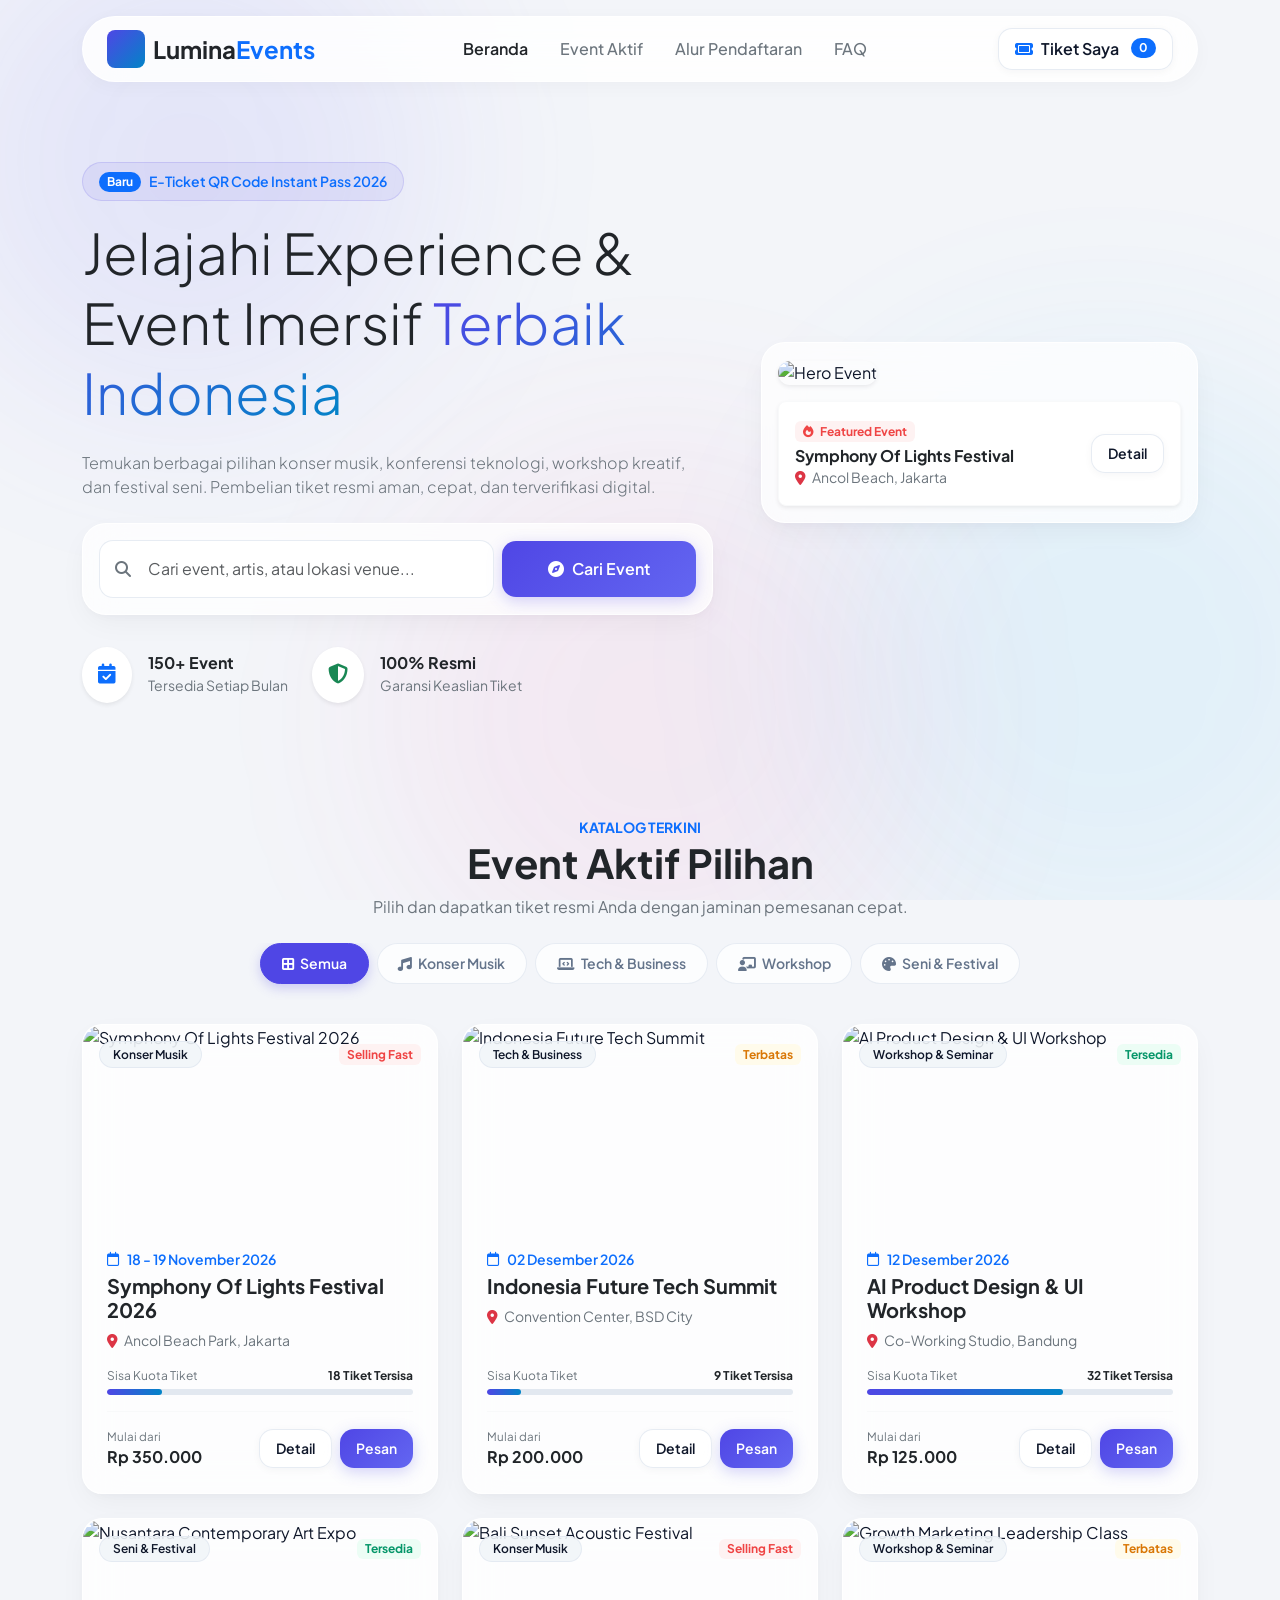
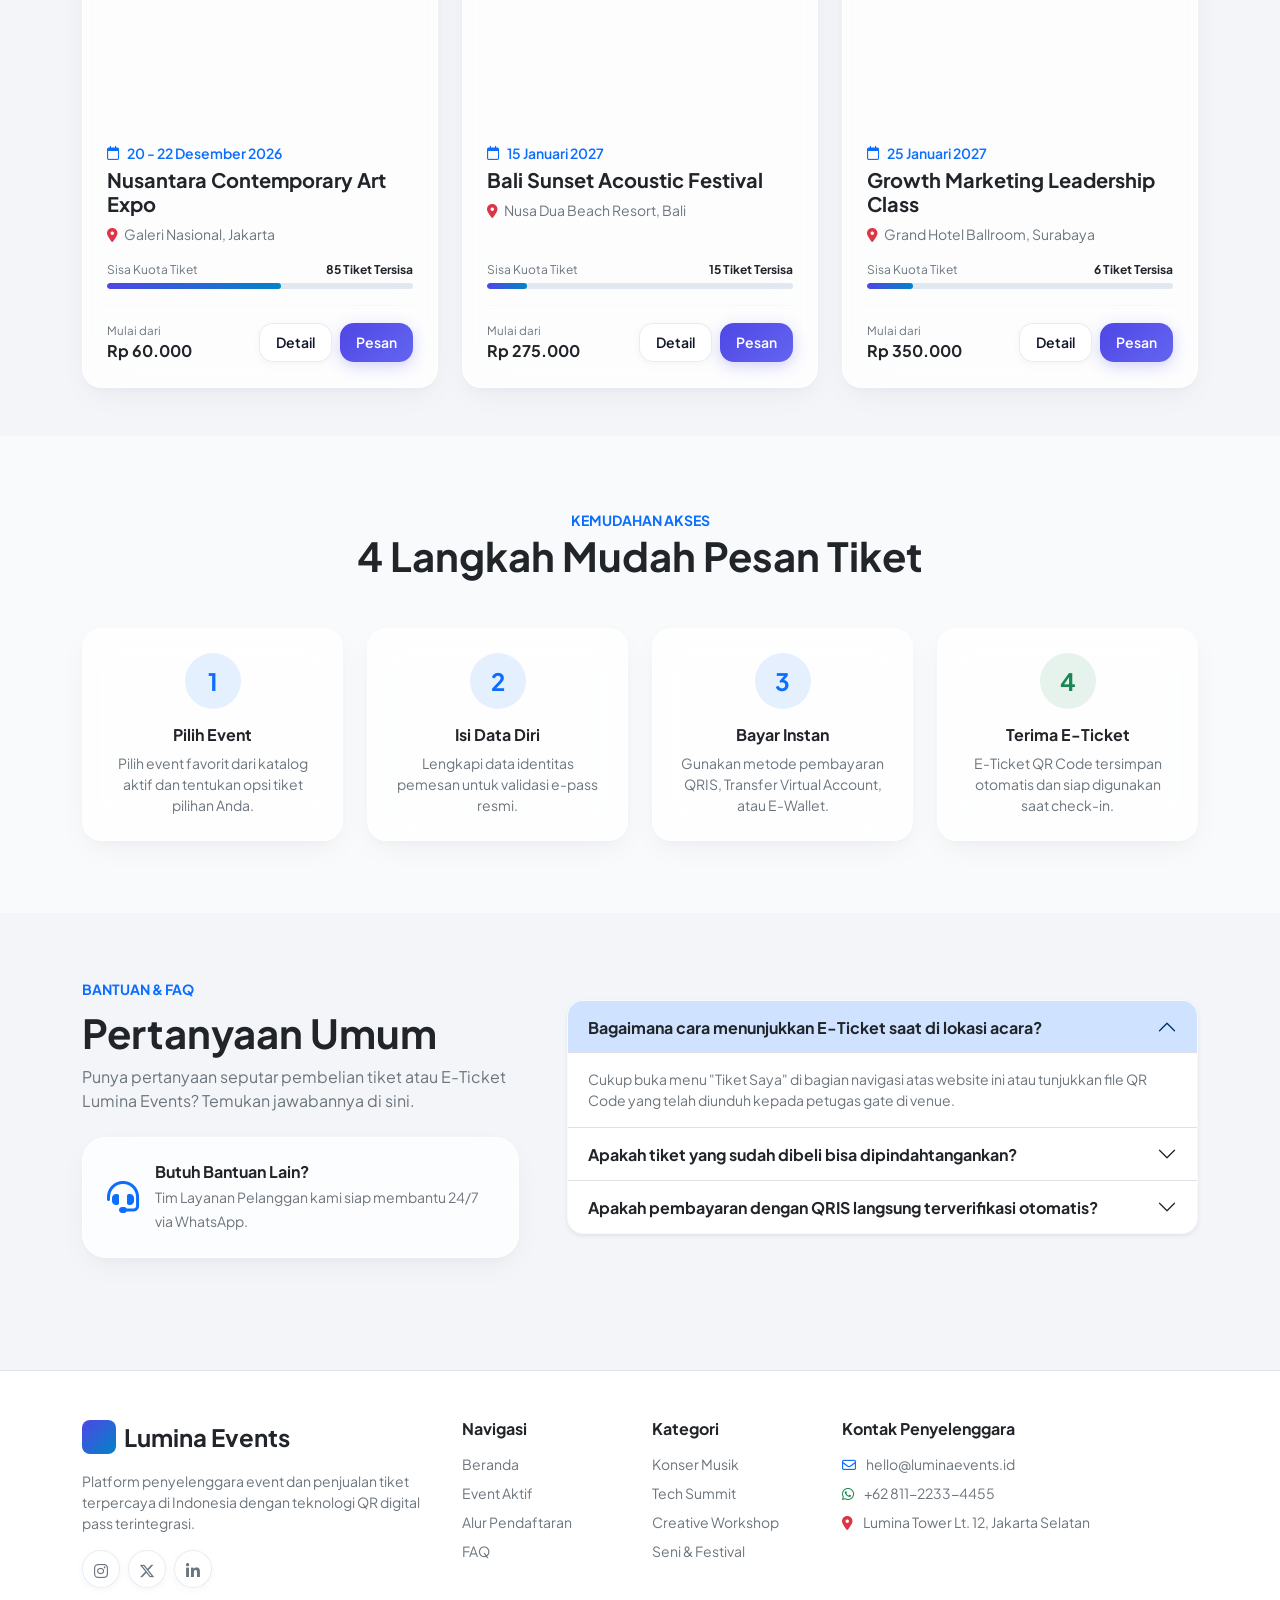
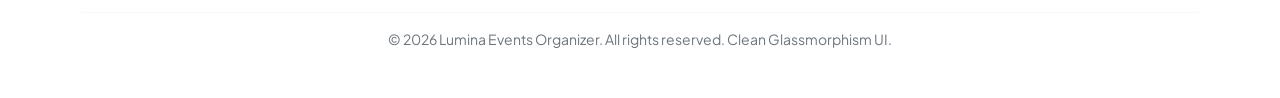
==== index.html @ 172a89c9 "Inisial commit" ====
<!DOCTYPE html>
<html lang="id">
<head>
    <meta charset="UTF-8">
    <meta name="viewport" content="width=device-width, initial-scale=1.0">
    <title>Lumina Events - Platform Event & Tiket Modern</title>

    <!-- Google Fonts: Plus Jakarta Sans -->
    <link rel="preconnect" href="https://fonts.googleapis.com">
    <link rel="preconnect" href="https://fonts.gstatic.com" crossorigin>
    <link href="https://fonts.googleapis.com/css2?family=Plus+Jakarta+Sans:wght@300;400;500;600;700;800&display=swap" rel="stylesheet">

    <!-- Bootstrap 5.3 CSS -->
    <link href="https://cdn.jsdelivr.net/npm/bootstrap@5.3.3/dist/css/bootstrap.min.css" rel="stylesheet">

    <!-- FontAwesome 6 Icons -->
    <link rel="stylesheet" href="https://cdnjs.cloudflare.com/ajax/libs/font-awesome/6.5.1/css/all.min.css">

    <!-- QRCode JS Library -->
    <script src="https://cdnjs.cloudflare.com/ajax/libs/qrcodejs/1.0.0/qrcode.min.js"></script>

    <style>
        :root {
            --bg-base: #f3f5f9;
            --primary-accent: #4f46e5;
            --primary-light: #818cf8;
            --secondary-accent: #0284c7;
            --text-main: #0f172a;
            --text-muted: #64748b;
            --glass-bg: rgba(255, 255, 255, 0.75);
            --glass-card: rgba(255, 255, 255, 0.82);
            --glass-border: rgba(255, 255, 255, 0.9);
            --subtle-border: rgba(226, 232, 240, 0.8);
            --shadow-soft: 0 10px 30px -5px rgba(15, 23, 42, 0.05), 0 4px 12px -2px rgba(15, 23, 42, 0.03);
            --shadow-hover: 0 20px 40px -8px rgba(79, 70, 229, 0.12), 0 8px 16px -4px rgba(15, 23, 42, 0.04);
        }

        body {
            font-family: 'Plus Jakarta Sans', sans-serif;
            background-color: var(--bg-base);
            color: var(--text-main);
            overflow-x: hidden;
            min-height: 100vh;
            position: relative;
        }

        /* Ambient Pastel Soft Mesh Background */
        .ambient-bg {
            position: fixed;
            top: 0;
            left: 0;
            width: 100vw;
            height: 100vh;
            z-index: -2;
            overflow: hidden;
            background: #f3f5f9;
            pointer-events: none;
        }

        .pastel-orb {
            position: absolute;
            border-radius: 50%;
            filter: blur(100px);
            opacity: 0.6;
            animation: floatOrb 20s infinite alternate ease-in-out;
        }

        .orb-1 {
            top: -10%;
            left: -5%;
            width: 500px;
            height: 500px;
            background: rgba(99, 102, 241, 0.18);
        }

        .orb-2 {
            top: 40%;
            right: -10%;
            width: 600px;
            height: 600px;
            background: rgba(56, 189, 248, 0.15);
            animation-delay: -7s;
        }

        .orb-3 {
            bottom: -10%;
            left: 30%;
            width: 550px;
            height: 550px;
            background: rgba(236, 72, 153, 0.12);
            animation-delay: -12s;
        }

        @keyframes floatOrb {
            0% { transform: translate(0, 0) scale(1); }
            50% { transform: translate(60px, 40px) scale(1.08); }
            100% { transform: translate(-40px, 70px) scale(0.95); }
        }

        /* Clean Glassmorphism Cards & Panels */
        .glass-panel {
            background: var(--glass-bg);
            backdrop-filter: blur(20px);
            -webkit-backdrop-filter: blur(20px);
            border: 1px solid var(--glass-border);
            box-shadow: var(--shadow-soft);
            border-radius: 24px;
        }

        .glass-nav {
            background: rgba(255, 255, 255, 0.85);
            backdrop-filter: blur(20px);
            -webkit-backdrop-filter: blur(20px);
            border: 1px solid var(--glass-border);
            box-shadow: 0 4px 20px rgba(15, 23, 42, 0.03);
            border-radius: 100px;
        }

        .glass-card {
            background: var(--glass-card);
            backdrop-filter: blur(20px);
            -webkit-backdrop-filter: blur(20px);
            border: 1px solid var(--glass-border);
            box-shadow: var(--shadow-soft);
            border-radius: 20px;
            transition: all 0.35s cubic-bezier(0.165, 0.84, 0.44, 1);
        }

        .glass-card:hover {
            transform: translateY(-6px);
            background: rgba(255, 255, 255, 0.95);
            box-shadow: var(--shadow-hover);
            border-color: rgba(99, 102, 241, 0.25);
        }

        /* Buttons Styling */
        .btn-gradient-primary {
            background: linear-gradient(135deg, #4f46e5 0%, #6366f1 100%);
            color: #ffffff;
            border: none;
            box-shadow: 0 4px 15px rgba(79, 70, 229, 0.25);
            transition: all 0.3s ease;
            font-weight: 600;
            border-radius: 14px;
        }

        .btn-gradient-primary:hover {
            background: linear-gradient(135deg, #4338ca 0%, #4f46e5 100%);
            color: #ffffff;
            box-shadow: 0 8px 25px rgba(79, 70, 229, 0.38);
            transform: translateY(-2px);
        }

        .btn-clean-glass {
            background: rgba(255, 255, 255, 0.8);
            color: var(--text-main);
            backdrop-filter: blur(10px);
            border: 1px solid var(--subtle-border);
            box-shadow: 0 2px 8px rgba(15, 23, 42, 0.04);
            border-radius: 14px;
            font-weight: 600;
            transition: all 0.3s ease;
        }

        .btn-clean-glass:hover {
            background: #ffffff;
            color: var(--primary-accent);
            border-color: rgba(99, 102, 241, 0.3);
            transform: translateY(-2px);
            box-shadow: 0 4px 14px rgba(15, 23, 42, 0.08);
        }

        /* Form Controls */
        .form-control-clean {
            background: rgba(255, 255, 255, 0.85);
            border: 1px solid var(--subtle-border);
            color: var(--text-main);
            border-radius: 14px;
            padding: 0.75rem 1.25rem;
            transition: all 0.3s ease;
        }

        .form-control-clean:focus {
            background: #ffffff;
            border-color: var(--primary-light);
            box-shadow: 0 0 0 4px rgba(99, 102, 241, 0.12);
            outline: none;
        }

        /* Filter Pills */
        .filter-btn {
            background: rgba(255, 255, 255, 0.75);
            color: var(--text-muted);
            border-radius: 100px;
            padding: 0.55rem 1.3rem;
            border: 1px solid var(--subtle-border);
            font-size: 0.875rem;
            font-weight: 600;
            transition: all 0.3s ease;
        }

        .filter-btn.active, .filter-btn:hover {
            background: var(--primary-accent);
            color: #ffffff;
            border-color: var(--primary-accent);
            box-shadow: 0 4px 12px rgba(79, 70, 229, 0.25);
        }

        /* Category Badges */
        .badge-clean-soft {
            background: rgba(241, 245, 249, 0.9);
            color: var(--text-main);
            font-weight: 600;
            padding: 0.4rem 0.8rem;
            border-radius: 100px;
            font-size: 0.75rem;
            border: 1px solid rgba(226, 232, 240, 0.8);
        }

        .badge-selling-fast {
            background: #fef2f2;
            color: #ef4444;
            border-color: #fecaca;
        }

        .badge-limited {
            background: #fffbebfb;
            color: #d97706;
            border-color: #fde68a;
        }

        .badge-available {
            background: #ecfdf5;
            color: #059669;
            border-color: #a7f3d0;
        }

        /* Event Image Container */
        .event-img-container {
            position: relative;
            height: 200px;
            overflow: hidden;
            border-radius: 20px 20px 0 0;
        }

        .event-img {
            width: 100%;
            height: 100%;
            object-fit: cover;
            transition: transform 0.5s ease;
        }

        .glass-card:hover .event-img {
            transform: scale(1.06);
        }

        /* E-Ticket Card Layout */
        .e-ticket-card {
            background: #ffffff;
            border-radius: 24px;
            box-shadow: 0 20px 40px rgba(15, 23, 42, 0.08);
            border: 1px solid var(--subtle-border);
            position: relative;
            overflow: hidden;
        }

        .e-ticket-stub {
            border-top: 2px dashed #e2e8f0;
            position: relative;
        }

        .e-ticket-stub::before, .e-ticket-stub::after {
            content: '';
            position: absolute;
            top: -12px;
            width: 24px;
            height: 24px;
            background-color: var(--bg-base);
            border-radius: 50%;
        }

        .e-ticket-stub::before { left: -12px; }
        .e-ticket-stub::after { right: -12px; }

        /* Modal styling */
        .modal-content.glass-modal {
            background: rgba(255, 255, 255, 0.95);
            backdrop-filter: blur(25px);
            -webkit-backdrop-filter: blur(25px);
            border: 1px solid var(--glass-border);
            box-shadow: 0 25px 60px rgba(15, 23, 42, 0.12);
            border-radius: 28px;
            color: var(--text-main);
        }

        /* Step Indicator Wizard */
        .step-indicator {
            display: flex;
            justify-content: space-between;
            position: relative;
            margin-bottom: 2rem;
        }

        .step-indicator::before {
            content: '';
            position: absolute;
            top: 50%;
            left: 0;
            right: 0;
            height: 2px;
            background: #e2e8f0;
            z-index: 1;
            transform: translateY(-50%);
        }

        .step-item {
            position: relative;
            z-index: 2;
            width: 38px;
            height: 38px;
            border-radius: 50%;
            background: #ffffff;
            border: 2px solid #cbd5e1;
            color: var(--text-muted);
            display: flex;
            align-items: center;
            justify-content: center;
            font-weight: 700;
            font-size: 0.9rem;
            transition: all 0.3s ease;
        }

        .step-item.active {
            background: var(--primary-accent);
            border-color: var(--primary-accent);
            color: #ffffff;
            box-shadow: 0 0 15px rgba(79, 70, 229, 0.3);
        }

        .step-item.completed {
            background: #10b981;
            border-color: #10b981;
            color: #ffffff;
        }

        .offcanvas-clean {
            background: rgba(255, 255, 255, 0.95) !important;
            backdrop-filter: blur(25px) !important;
            border-left: 1px solid var(--subtle-border) !important;
            box-shadow: -10px 0 30px rgba(15, 23, 42, 0.05);
        }

        .line-clamp-2 {
            display: -webkit-box;
            -webkit-line-clamp: 2;
            line-clamp: 2;
            -webkit-box-orient: vertical;
            overflow: hidden;
        }

        .cursor-pointer {
            cursor: pointer;
        }

        /* Progress Quota Bar */
        .quota-progress {
            height: 6px;
            border-radius: 10px;
            background-color: #e2e8f0;
            overflow: hidden;
        }

        .quota-bar {
            height: 100%;
            border-radius: 10px;
            background: linear-gradient(90deg, #4f46e5, #0284c7);
        }

        /* Custom Scrollbar */
        ::-webkit-scrollbar {
            width: 8px;
        }
        ::-webkit-scrollbar-track {
            background: #f1f5f9;
        }
        ::-webkit-scrollbar-thumb {
            background: #cbd5e1;
            border-radius: 4px;
        }
        ::-webkit-scrollbar-thumb:hover {
            background: #94a3b8;
        }
    </style>
</head>
<body>

    <!-- Ambient Background Elements -->
    <div class="ambient-bg">
        <div class="pastel-orb orb-1"></div>
        <div class="pastel-orb orb-2"></div>
        <div class="pastel-orb orb-3"></div>
    </div>

    <header class="sticky-top py-3 px-3 px-md-4">
        <div class="container">
            <nav class="navbar navbar-expand-lg glass-nav px-3 px-md-4 py-2">
                <a class="navbar-brand d-flex align-items-center gap-2 text-dark fw-bold fs-4 text-decoration-none" href="#">
                    <span class="d-flex align-items-center justify-content-center rounded-3 text-white" style="background: linear-gradient(135deg, #4f46e5, #0284c7); width: 38px; height: 38px;">
                        <i class="fa-solid fa-sparkles fs-6"></i>
                    </span>
                    <span>Lumina<span class="text-primary">Events</span></span>
                </a>

                <button class="navbar-toggler border-0" type="button" data-bs-toggle="collapse" data-bs-target="#luminaNavbar">
                    <i class="fa-solid fa-bars fs-5 text-dark"></i>
                </button>

                <div class="collapse navbar-collapse" id="luminaNavbar">
                    <ul class="navbar-nav mx-auto mb-2 mb-lg-0 gap-lg-3">
                        <li class="nav-item"><a class="nav-link text-dark fw-semibold active" href="#beranda">Beranda</a></li>
                        <li class="nav-item"><a class="nav-link text-secondary fw-medium" href="#event-aktif">Event Aktif</a></li>
                        <li class="nav-item"><a class="nav-link text-secondary fw-medium" href="#alur-pendaftaran">Alur Pendaftaran</a></li>
                        <li class="nav-item"><a class="nav-link text-secondary fw-medium" href="#faq">FAQ</a></li>
                    </ul>

                    <div class="d-flex align-items-center gap-2 mt-3 mt-lg-0">
                        <button class="btn btn-clean-glass px-3 py-2 d-flex align-items-center gap-2" data-bs-toggle="offcanvas" data-bs-target="#myTicketsOffcanvas">
                            <i class="fa-solid fa-ticket text-primary"></i>
                            <span>Tiket Saya</span>
                            <span class="badge bg-primary rounded-pill ms-1" id="ticketCounterBadge">0</span>
                        </button>
                    </div>
                </div>
            </nav>
        </div>
    </header>

    <section id="beranda" class="py-5">
        <div class="container py-3">
            <div class="row align-items-center g-5">
                <div class="col-lg-7">
                    <div class="d-inline-flex align-items-center gap-2 px-3 py-2 rounded-pill mb-3" style="background: rgba(79, 70, 229, 0.08); border: 1px solid rgba(79, 70, 229, 0.15);">
                        <span class="badge bg-primary rounded-pill px-2 py-1 small">Baru</span>
                        <span class="small fw-semibold text-primary">E-Ticket QR Code Instant Pass 2026</span>
                    </div>

                    <h1 class="display-4 fw-800 text-dark mb-4 lh-sm">
                        Jelajahi Experience & Event Imersif <span style="background: linear-gradient(135deg, #4f46e5, #0284c7); -webkit-background-clip: text; -webkit-text-fill-color: transparent;">Terbaik Indonesia</span>
                    </h1>

                    <p class="lead text-secondary mb-4 pe-lg-4 fs-6">
                        Temukan berbagai pilihan konser musik, konferensi teknologi, workshop kreatif, dan festival seni. Pembelian tiket resmi aman, cepat, dan terverifikasi digital.
                    </p>

                    <!-- Interactive Search Bar -->
                    <div class="glass-panel p-2 p-md-3 mb-4">
                        <div class="row g-2 align-items-center">
                            <div class="col-md-8">
                                <div class="position-relative">
                                    <i class="fa-solid fa-magnifying-glass position-absolute top-50 start-0 translate-middle-y ms-3 text-secondary"></i>
                                    <input type="text" id="searchInput" class="form-control form-control-clean ps-5 py-3" placeholder="Cari event, artis, atau lokasi venue...">
                                </div>
                            </div>
                            <div class="col-md-4">
                                <a href="#event-aktif" class="btn btn-gradient-primary w-100 py-3 d-flex align-items-center justify-content-center gap-2">
                                    <i class="fa-solid fa-compass"></i>
                                    <span>Cari Event</span>
                                </a>
                            </div>
                        </div>
                    </div>

                    <!-- Highlight Metrics -->
                    <div class="d-flex flex-wrap gap-4 pt-2">
                        <div class="d-flex align-items-center gap-3">
                            <div class="p-3 rounded-circle bg-white shadow-sm text-primary"><i class="fa-solid fa-calendar-check fs-5"></i></div>
                            <div>
                                <h6 class="fw-bold text-dark mb-0">150+ Event</h6>
                                <span class="small text-secondary">Tersedia Setiap Bulan</span>
                            </div>
                        </div>
                        <div class="d-flex align-items-center gap-3">
                            <div class="p-3 rounded-circle bg-white shadow-sm text-success"><i class="fa-solid fa-shield-halved fs-5"></i></div>
                            <div>
                                <h6 class="fw-bold text-dark mb-0">100% Resmi</h6>
                                <span class="small text-secondary">Garansi Keaslian Tiket</span>
                            </div>
                        </div>
                    </div>
                </div>

                <div class="col-lg-5">
                    <div class="position-relative">
                        <div class="glass-panel p-3">
                            <img src="https://images.unsplash.com/photo-1501386761578-eac5c94b800a?auto=format&fit=crop&w=800&q=80" alt="Hero Event" class="img-fluid rounded-4 shadow-sm w-100" style="height: 380px; object-fit: cover;">
                            <div class="p-3 mt-3 rounded-3 bg-white border border-light shadow-sm d-flex align-items-center justify-content-between">
                                <div>
                                    <span class="badge badge-selling-fast mb-1"><i class="fa-solid fa-fire me-1"></i> Featured Event</span>
                                    <h6 class="fw-bold text-dark mb-0">Symphony Of Lights Festival</h6>
                                    <small class="text-secondary"><i class="fa-solid fa-location-dot me-1 text-danger"></i> Ancol Beach, Jakarta</small>
                                </div>
                                <a href="#event-aktif" class="btn btn-clean-glass btn-sm px-3 py-2">Detail</a>
                            </div>
                        </div>
                    </div>
                </div>
            </div>
        </div>
    </section>

    <section id="event-aktif" class="py-5">
        <div class="container">
            <div class="text-center max-w-2xl mx-auto mb-4">
                <span class="text-uppercase tracking-wider text-primary fw-bold small">Katalog Terkini</span>
                <h2 class="display-6 fw-bold text-dark mb-2">Event Aktif Pilihan</h2>
                <p class="text-secondary">Pilih dan dapatkan tiket resmi Anda dengan jaminan pemesanan cepat.</p>
            </div>

            <!-- Clean Category Filter Pills -->
            <div class="d-flex gap-2 overflow-x-auto justify-content-md-center pb-3 mb-4" id="categoryFilters">
                <button class="filter-btn active" data-category="all"><i class="fa-solid fa-border-all me-1"></i> Semua</button>
                <button class="filter-btn" data-category="Konser Musik"><i class="fa-solid fa-music me-1"></i> Konser Musik</button>
                <button class="filter-btn" data-category="Tech & Business"><i class="fa-solid fa-laptop-code me-1"></i> Tech & Business</button>
                <button class="filter-btn" data-category="Workshop & Seminar"><i class="fa-solid fa-chalkboard-user me-1"></i> Workshop</button>
                <button class="filter-btn" data-category="Seni & Festival"><i class="fa-solid fa-palette me-1"></i> Seni & Festival</button>
            </div>

            <!-- Events Grid -->
            <div class="row g-4" id="eventGrid">
                <!-- Dynamically populated via JS -->
            </div>
        </div>
    </section>

    <section id="alur-pendaftaran" class="py-5 bg-white bg-opacity-50">
        <div class="container py-4">
            <div class="text-center max-w-xl mx-auto mb-5">
                <span class="text-uppercase text-primary fw-bold small">Kemudahan Akses</span>
                <h2 class="display-6 fw-bold text-dark">4 Langkah Mudah Pesan Tiket</h2>
            </div>

            <div class="row g-4">
                <div class="col-md-6 col-lg-3">
                    <div class="glass-card p-4 text-center h-100">
                        <div class="d-inline-flex align-items-center justify-content-center rounded-circle bg-primary bg-opacity-10 text-primary fs-4 fw-bold mb-3" style="width: 56px; height: 56px;">
                            1
                        </div>
                        <h6 class="fw-bold text-dark mb-2">Pilih Event</h6>
                        <p class="small text-secondary mb-0">Pilih event favorit dari katalog aktif dan tentukan opsi tiket pilihan Anda.</p>
                    </div>
                </div>
                <div class="col-md-6 col-lg-3">
                    <div class="glass-card p-4 text-center h-100">
                        <div class="d-inline-flex align-items-center justify-content-center rounded-circle bg-primary bg-opacity-10 text-primary fs-4 fw-bold mb-3" style="width: 56px; height: 56px;">
                            2
                        </div>
                        <h6 class="fw-bold text-dark mb-2">Isi Data Diri</h6>
                        <p class="small text-secondary mb-0">Lengkapi data identitas pemesan untuk validasi e-pass resmi.</p>
                    </div>
                </div>
                <div class="col-md-6 col-lg-3">
                    <div class="glass-card p-4 text-center h-100">
                        <div class="d-inline-flex align-items-center justify-content-center rounded-circle bg-primary bg-opacity-10 text-primary fs-4 fw-bold mb-3" style="width: 56px; height: 56px;">
                            3
                        </div>
                        <h6 class="fw-bold text-dark mb-2">Bayar Instan</h6>
                        <p class="small text-secondary mb-0">Gunakan metode pembayaran QRIS, Transfer Virtual Account, atau E-Wallet.</p>
                    </div>
                </div>
                <div class="col-md-6 col-lg-3">
                    <div class="glass-card p-4 text-center h-100">
                        <div class="d-inline-flex align-items-center justify-content-center rounded-circle bg-success bg-opacity-10 text-success fs-4 fw-bold mb-3" style="width: 56px; height: 56px;">
                            4
                        </div>
                        <h6 class="fw-bold text-dark mb-2">Terima E-Ticket</h6>
                        <p class="small text-secondary mb-0">E-Ticket QR Code tersimpan otomatis dan siap digunakan saat check-in.</p>
                    </div>
                </div>
            </div>
        </div>
    </section>

    <section id="faq" class="py-5">
        <div class="container py-3">
            <div class="row align-items-center g-5">
                <div class="col-lg-5">
                    <span class="text-primary fw-bold small text-uppercase">Bantuan & FAQ</span>
                    <h2 class="display-6 fw-bold text-dark my-2">Pertanyaan Umum</h2>
                    <p class="text-secondary mb-4">Punya pertanyaan seputar pembelian tiket atau E-Ticket Lumina Events? Temukan jawabannya di sini.</p>
                    <div class="glass-panel p-4 d-flex align-items-center gap-3">
                        <i class="fa-solid fa-headset fs-2 text-primary"></i>
                        <div>
                            <h6 class="fw-bold text-dark mb-1">Butuh Bantuan Lain?</h6>
                            <small class="text-secondary">Tim Layanan Pelanggan kami siap membantu 24/7 via WhatsApp.</small>
                        </div>
                    </div>
                </div>
                <div class="col-lg-7">
                    <div class="accordion accordion-flush rounded-4 overflow-hidden shadow-sm border border-light" id="faqAccordion">
                        <div class="accordion-item bg-white">
                            <h2 class="accordion-header">
                                <button class="accordion-button fw-bold text-dark" type="button" data-bs-toggle="collapse" data-bs-target="#faq1">
                                    Bagaimana cara menunjukkan E-Ticket saat di lokasi acara?
                                </button>
                            </h2>
                            <div id="faq1" class="accordion-collapse collapse show" data-bs-parent="#faqAccordion">
                                <div class="accordion-body text-secondary small">
                                    Cukup buka menu "Tiket Saya" di bagian navigasi atas website ini atau tunjukkan file QR Code yang telah diunduh kepada petugas gate di venue.
                                </div>
                            </div>
                        </div>
                        <div class="accordion-item bg-white">
                            <h2 class="accordion-header">
                                <button class="accordion-button collapsed fw-bold text-dark" type="button" data-bs-toggle="collapse" data-bs-target="#faq2">
                                    Apakah tiket yang sudah dibeli bisa dipindahtangankan?
                                </button>
                            </h2>
                            <div id="faq2" class="accordion-collapse collapse" data-bs-parent="#faqAccordion">
                                <div class="accordion-body text-secondary small">
                                    Iya, Anda dapat membagikan kode booking unik dan gambar QR Code E-Ticket kepada kerabat yang diwakilkan dengan membawa bukti salinan identitas pemesan.
                                </div>
                            </div>
                        </div>
                        <div class="accordion-item bg-white">
                            <h2 class="accordion-header">
                                <button class="accordion-button collapsed fw-bold text-dark" type="button" data-bs-toggle="collapse" data-bs-target="#faq3">
                                    Apakah pembayaran dengan QRIS langsung terverifikasi otomatis?
                                </button>
                            </h2>
                            <div id="faq3" class="accordion-collapse collapse" data-bs-parent="#faqAccordion">
                                <div class="accordion-body text-secondary small">
                                    Ya! Sistem Lumina Events menggunakan pemrosesan instan real-time sehingga E-Ticket Anda langsung terbit setelah pembayaran sukses.
                                </div>
                            </div>
                        </div>
                    </div>
                </div>
            </div>
        </div>
    </section>

    <footer class="py-5 bg-white border-top border-slate-200 mt-5">
        <div class="container">
            <div class="row g-4 mb-4">
                <div class="col-lg-4">
                    <a class="d-flex align-items-center gap-2 text-dark fw-bold fs-4 mb-3 text-decoration-none" href="#">
                        <span class="d-flex align-items-center justify-content-center rounded-3 text-white" style="background: linear-gradient(135deg, #4f46e5, #0284c7); width: 34px; height: 34px;">
                            <i class="fa-solid fa-sparkles fs-6"></i>
                        </span>
                        Lumina Events
                    </a>
                    <p class="text-secondary small mb-3">Platform penyelenggara event dan penjualan tiket terpercaya di Indonesia dengan teknologi QR digital pass terintegrasi.</p>
                    <div class="d-flex gap-2">
                        <a href="#" class="btn btn-clean-glass p-2 rounded-circle" style="width: 38px; height: 38px;"><i class="fa-brands fa-instagram text-secondary"></i></a>
                        <a href="#" class="btn btn-clean-glass p-2 rounded-circle" style="width: 38px; height: 38px;"><i class="fa-brands fa-x-twitter text-secondary"></i></a>
                        <a href="#" class="btn btn-clean-glass p-2 rounded-circle" style="width: 38px; height: 38px;"><i class="fa-brands fa-linkedin-in text-secondary"></i></a>
                    </div>
                </div>
                <div class="col-6 col-lg-2">
                    <h6 class="fw-bold text-dark mb-3">Navigasi</h6>
                    <ul class="list-unstyled text-secondary small d-flex flex-column gap-2">
                        <li><a href="#beranda" class="text-secondary text-decoration-none">Beranda</a></li>
                        <li><a href="#event-aktif" class="text-secondary text-decoration-none">Event Aktif</a></li>
                        <li><a href="#alur-pendaftaran" class="text-secondary text-decoration-none">Alur Pendaftaran</a></li>
                        <li><a href="#faq" class="text-secondary text-decoration-none">FAQ</a></li>
                    </ul>
                </div>
                <div class="col-6 col-lg-2">
                    <h6 class="fw-bold text-dark mb-3">Kategori</h6>
                    <ul class="list-unstyled text-secondary small d-flex flex-column gap-2">
                        <li><a href="#event-aktif" class="text-secondary text-decoration-none">Konser Musik</a></li>
                        <li><a href="#event-aktif" class="text-secondary text-decoration-none">Tech Summit</a></li>
                        <li><a href="#event-aktif" class="text-secondary text-decoration-none">Creative Workshop</a></li>
                        <li><a href="#event-aktif" class="text-secondary text-decoration-none">Seni & Festival</a></li>
                    </ul>
                </div>
                <div class="col-lg-4">
                    <h6 class="fw-bold text-dark mb-3">Kontak Penyelenggara</h6>
                    <p class="text-secondary small mb-2"><i class="fa-regular fa-envelope me-2 text-primary"></i> hello@luminaevents.id</p>
                    <p class="text-secondary small mb-2"><i class="fa-brands fa-whatsapp me-2 text-success"></i> +62 811-2233-4455</p>
                    <p class="text-secondary small"><i class="fa-solid fa-location-dot me-2 text-danger"></i> Lumina Tower Lt. 12, Jakarta Selatan</p>
                </div>
            </div>
            <div class="text-center pt-3 border-top border-light text-secondary small">
                © 2026 Lumina Events Organizer. All rights reserved. Clean Glassmorphism UI.
            </div>
        </div>
    </footer>


    <!-- Event Detail Modal -->
    <div class="modal fade" id="eventDetailModal" tabindex="-1" aria-hidden="true">
        <div class="modal-dialog modal-lg modal-dialog-centered">
            <div class="modal-content glass-modal overflow-hidden">
                <div class="position-relative">
                    <img id="modalEventImg" src="" class="w-100" style="height: 280px; object-fit: cover;" alt="Event Banner">
                    <button type="button" class="btn-close position-absolute top-0 end-0 m-3 p-2 bg-white rounded-circle shadow-sm" data-bs-dismiss="modal" aria-label="Close"></button>
                    <div class="position-absolute bottom-0 start-0 p-4 w-100" style="background: linear-gradient(0deg, rgba(255,255,255,1) 0%, rgba(255,255,255,0.8) 60%, transparent 100%);">
                        <span id="modalEventCategory" class="badge bg-primary rounded-pill mb-2">Category</span>
                        <h3 id="modalEventTitle" class="fw-bold text-dark mb-0">Event Title</h3>
                    </div>
                </div>
                <div class="modal-body p-4 pt-2">
                    <div class="row g-4 mb-3">
                        <div class="col-md-7">
                            <h6 class="fw-bold text-dark mb-2"><i class="fa-solid fa-align-left text-primary me-2"></i>Deskripsi Acara</h6>
                            <p id="modalEventDesc" class="text-secondary small mb-4">Deskripsi acara...</p>

                            <h6 class="fw-bold text-dark mb-2"><i class="fa-solid fa-timeline text-primary me-2"></i>Jadwal Rundown</h6>
                            <div class="ps-3 border-start border-2 border-primary border-opacity-50 text-secondary small mb-4">
                                <div class="mb-2"><strong class="text-dark">15:00 WIB</strong> - Open Gate Check-in & Registrasi</div>
                                <div class="mb-2"><strong class="text-dark">16:30 WIB</strong> - Opening Ceremony & Performance</div>
                                <div><strong class="text-dark">19:00 WIB</strong> - Main Session / Keynote Event</div>
                            </div>

                            <h6 class="fw-bold text-dark mb-2"><i class="fa-solid fa-users text-primary me-2"></i>Guest Stars / Pembicara</h6>
                            <div id="modalGuestStars" class="d-flex gap-2 flex-wrap text-secondary small">
                                <!-- Populated dynamically -->
                            </div>
                        </div>

                        <div class="col-md-5">
                            <div class="p-3 rounded-4 bg-white border border-light shadow-sm">
                                <h6 class="fw-bold text-dark mb-3">Informasi Pelaksanaan</h6>
                                <div class="d-flex align-items-center gap-3 mb-3 text-secondary small">
                                    <i class="fa-regular fa-calendar-days text-primary fs-5"></i>
                                    <div>
                                        <div class="text-dark fw-semibold">Tanggal & Waktu</div>
                                        <span id="modalEventDate">Date</span>
                                    </div>
                                </div>
                                <div class="d-flex align-items-center gap-3 mb-3 text-secondary small">
                                    <i class="fa-solid fa-location-dot text-danger fs-5"></i>
                                    <div>
                                        <div class="text-dark fw-semibold">Lokasi Venue</div>
                                        <span id="modalEventLocation">Location</span>
                                    </div>
                                </div>
                                <div class="d-flex align-items-center gap-3 mb-3 text-secondary small">
                                    <i class="fa-solid fa-ticket text-warning fs-5"></i>
                                    <div>
                                        <div class="text-dark fw-semibold">Harga Tiket</div>
                                        <span id="modalEventPrice" class="text-primary fw-bold fs-6">Rp 0</span>
                                    </div>
                                </div>
                                <hr class="my-3">
                                <button id="btnOpenRegisterModal" class="btn btn-gradient-primary w-100 py-3 d-flex align-items-center justify-content-center gap-2">
                                    <i class="fa-solid fa-ticket"></i>
                                    <span>Beli / Pesan Tiket</span>
                                </button>
                            </div>
                        </div>
                    </div>
                </div>
            </div>
        </div>
    </div>

    <!-- Booking Multi-Step Wizard Modal -->
    <div class="modal fade" id="registerModal" tabindex="-1" aria-hidden="true">
        <div class="modal-dialog modal-lg modal-dialog-centered">
            <div class="modal-content glass-modal p-4">
                <div class="d-flex justify-content-between align-items-center mb-3">
                    <div>
                        <h4 class="fw-bold text-dark mb-0">Pendaftaran Tiket</h4>
                        <span id="regEventTitle" class="small text-primary fw-semibold">Event Title</span>
                    </div>
                    <button type="button" class="btn-close" data-bs-dismiss="modal"></button>
                </div>

                <!-- Wizard Steps Indicator -->
                <div class="step-indicator">
                    <div class="step-item active" id="stepIndicator1">1</div>
                    <div class="step-item" id="stepIndicator2">2</div>
                    <div class="step-item" id="stepIndicator3">3</div>
                </div>

                <form id="registrationForm" onsubmit="event.preventDefault();">
                    <!-- Step 1: Kategori Tiket & Jumlah -->
                    <div class="wizard-step" id="step1">
                        <h6 class="fw-bold text-dark mb-3"><i class="fa-solid fa-ticket me-2 text-primary"></i>Langkah 1: Pilih Kategori Tiket</h6>
                        
                        <div class="mb-3">
                            <label class="form-label text-secondary small">Kategori Tiket Available</label>
                            <div class="d-flex flex-column gap-2" id="ticketTierContainer">
                                <!-- Populated dynamically -->
                            </div>
                        </div>

                        <div class="row align-items-center g-3 my-2 p-3 rounded-3 bg-white border border-light">
                            <div class="col-6">
                                <span class="text-dark fw-semibold">Jumlah Tiket</span>
                                <div class="small text-secondary">Maksimal 5 tiket per pesanan</div>
                            </div>
                            <div class="col-6 d-flex justify-content-end align-items-center gap-2">
                                <button type="button" class="btn btn-clean-glass px-3 py-1" onclick="changeQuantity(-1)">-</button>
                                <span id="ticketQty" class="fw-bold text-dark fs-5 px-3">1</span>
                                <button type="button" class="btn btn-clean-glass px-3 py-1" onclick="changeQuantity(1)">+</button>
                            </div>
                        </div>

                        <div class="d-flex justify-content-end mt-4">
                            <button type="button" class="btn btn-gradient-primary px-4 py-2" onclick="goToStep(2)">Lanjut: Data Pemesan <i class="fa-solid fa-arrow-right ms-1"></i></button>
                        </div>
                    </div>

                    <!-- Step 2: Data Diri Pemesan -->
                    <div class="wizard-step d-none" id="step2">
                        <h6 class="fw-bold text-dark mb-3"><i class="fa-solid fa-user me-2 text-primary"></i>Langkah 2: Informasi Pemesan</h6>
                        <div class="row g-3">
                            <div class="col-md-6">
                                <label class="form-label text-secondary small">Nama Lengkap (Sesuai KTP/Identitas)</label>
                                <input type="text" class="form-control form-control-clean" id="regName" placeholder="Contoh: Anisa Rahma" required>
                            </div>
                            <div class="col-md-6">
                                <label class="form-label text-secondary small">Alamat Email (Pengiriman E-Ticket)</label>
                                <input type="email" class="form-control form-control-clean" id="regEmail" placeholder="anisa@email.com" required>
                            </div>
                            <div class="col-md-6">
                                <label class="form-label text-secondary small">Nomor WhatsApp</label>
                                <input type="tel" class="form-control form-control-clean" id="regPhone" placeholder="081234567890" required>
                            </div>
                            <div class="col-md-6">
                                <label class="form-label text-secondary small">Nomor Identitas (NIK KTP / SIM)</label>
                                <input type="text" class="form-control form-control-clean" id="regNik" placeholder="3171002233440001" required>
                            </div>
                        </div>
                        <div class="d-flex justify-content-between mt-4">
                            <button type="button" class="btn btn-clean-glass px-4 py-2" onclick="goToStep(1)"><i class="fa-solid fa-arrow-left me-1"></i> Kembali</button>
                            <button type="button" class="btn btn-gradient-primary px-4 py-2" onclick="goToStep(3)">Lanjut: Pembayaran <i class="fa-solid fa-arrow-right ms-1"></i></button>
                        </div>
                    </div>

                    <!-- Step 3: Pembayaran & Ringkasan -->
                    <div class="wizard-step d-none" id="step3">
                        <h6 class="fw-bold text-dark mb-3"><i class="fa-solid fa-credit-card me-2 text-primary"></i>Langkah 3: Ringkasan & Pembayaran</h6>

                        <div class="p-3 rounded-3 bg-white border border-light mb-3">
                            <div class="d-flex justify-content-between text-secondary small mb-1">
                                <span>Harga Tiket x <span id="summaryQty">1</span></span>
                                <span id="summarySubtotal">Rp 0</span>
                            </div>
                            <div class="d-flex justify-content-between text-secondary small mb-2">
                                <span>Biaya Layanan Admin</span>
                                <span>Rp 5.000</span>
                            </div>
                            <hr class="my-2">
                            <div class="d-flex justify-content-between text-dark fw-bold fs-5">
                                <span>Total Tagihan</span>
                                <span id="summaryTotal" class="text-primary">Rp 0</span>
                            </div>
                        </div>

                        <label class="form-label text-secondary small">Pilih Metode Pembayaran</label>
                        <div class="row g-2 mb-3">
                            <div class="col-md-4">
                                <div class="payment-method-card p-3 rounded-3 text-center cursor-pointer border border-primary active-payment bg-white shadow-sm" onclick="selectPayment('QRIS', this)">
                                    <i class="fa-solid fa-qrcode fs-3 text-primary mb-2"></i>
                                    <div class="fw-bold text-dark small">QRIS Instant</div>
                                    <div class="text-secondary" style="font-size: 0.725rem;">GoPay, OVO, Dana, Shopee</div>
                                </div>
                            </div>
                            <div class="col-md-4">
                                <div class="payment-method-card p-3 rounded-3 text-center cursor-pointer border border-light bg-white" onclick="selectPayment('Virtual Account', this)">
                                    <i class="fa-solid fa-building-columns fs-3 text-warning mb-2"></i>
                                    <div class="fw-bold text-dark small">Virtual Account</div>
                                    <div class="text-secondary" style="font-size: 0.725rem;">BCA, Mandiri, BRI, BNI</div>
                                </div>
                            </div>
                            <div class="col-md-4">
                                <div class="payment-method-card p-3 rounded-3 text-center cursor-pointer border border-light bg-white" onclick="selectPayment('E-Wallet Direct', this)">
                                    <i class="fa-solid fa-wallet fs-3 text-success mb-2"></i>
                                    <div class="fw-bold text-dark small">E-Wallet Direct</div>
                                    <div class="text-secondary" style="font-size: 0.725rem;">GoPay & ShopeePay</div>
                                </div>
                            </div>
                        </div>

                        <div class="form-check my-3 text-secondary small">
                            <input class="form-check-input" type="checkbox" id="termsCheck" required checked>
                            <label class="form-check-label" for="termsCheck">
                                Saya menyetujui Syarat & Ketentuan pendaftaran serta kebijakan privasi Lumina Events.
                            </label>
                        </div>

                        <div class="d-flex justify-content-between mt-4">
                            <button type="button" class="btn btn-clean-glass px-4 py-2" onclick="goToStep(2)"><i class="fa-solid fa-arrow-left me-1"></i> Kembali</button>
                            <button type="button" class="btn btn-gradient-primary px-4 py-3 fw-bold" onclick="processRegistration()">
                                <i class="fa-solid fa-lock me-2"></i> Bayar & Terbitkan Tiket
                            </button>
                        </div>
                    </div>
                </form>
            </div>
        </div>
    </div>

    <!-- Digital E-Ticket Pass Modal -->
    <div class="modal fade" id="eTicketPassModal" tabindex="-1" aria-hidden="true">
        <div class="modal-dialog modal-md modal-dialog-centered">
            <div class="modal-content glass-modal p-4 border-0">
                <div class="d-flex justify-content-between align-items-center mb-3">
                    <span class="badge bg-success rounded-pill px-3 py-2"><i class="fa-solid fa-circle-check me-1"></i> Pembayaran Berhasil</span>
                    <button type="button" class="btn-close" data-bs-dismiss="modal"></button>
                </div>

                <!-- Digital E-Ticket Pass Card -->
                <div class="e-ticket-card p-4 my-2" id="printableTicket">
                    <div class="d-flex justify-content-between align-items-center mb-3">
                        <div class="d-flex align-items-center gap-2">
                            <span class="d-flex align-items-center justify-content-center rounded-3 text-white" style="background: linear-gradient(135deg, #4f46e5, #0284c7); width: 28px; height: 28px;">
                                <i class="fa-solid fa-sparkles" style="font-size: 0.75rem;"></i>
                            </span>
                            <span class="fw-bold text-dark small">LUMINA DIGITAL PASS</span>
                        </div>
                        <span id="ticketTierBadge" class="badge bg-primary">VIP Pass</span>
                    </div>

                    <h4 id="ticketEventName" class="fw-bold text-dark mb-2">Symphony Of Lights Festival</h4>
                    <p id="ticketEventMeta" class="small text-secondary mb-3"><i class="fa-regular fa-calendar me-1"></i> 18 Nov 2026 • Ancol Beach, Jakarta</p>

                    <div class="row g-2 text-secondary small mb-3 p-3 rounded-3 bg-light">
                        <div class="col-6">
                            <span class="d-block text-secondary" style="font-size: 0.7rem;">NAMA PEMEGANG</span>
                            <strong id="ticketHolderName" class="text-dark">Anisa Rahma</strong>
                        </div>
                        <div class="col-6">
                            <span class="d-block text-secondary" style="font-size: 0.7rem;">KODE BOOKING</span>
                            <strong id="ticketCodeDisplay" class="text-primary">EVT-2026-X892</strong>
                        </div>
                    </div>

                    <!-- E-Ticket Stub Area -->
                    <div class="e-ticket-stub pt-4 mt-3 text-center">
                        <div class="d-flex justify-content-center mb-2">
                            <div id="qrcode" class="p-2 bg-white rounded-3 border border-light"></div>
                        </div>
                        <div class="small text-secondary mt-1">Scan QR Code ini pada pintu masuk gate venue acara.</div>
                    </div>
                </div>

                <div class="d-flex flex-column gap-2 mt-3">
                    <button class="btn btn-gradient-primary w-100 py-2 d-flex align-items-center justify-content-center gap-2" onclick="printTicket()">
                        <i class="fa-solid fa-print"></i>
                        <span>Cetak / Simpan PDF</span>
                    </button>
                    <button class="btn btn-clean-glass w-100 py-2 d-flex align-items-center justify-content-center gap-2" onclick="copyBookingCode()">
                        <i class="fa-regular fa-copy"></i>
                        <span>Salin Kode Booking</span>
                    </button>
                </div>
            </div>
        </div>
    </div>

    <!-- Tiket Saya Offcanvas Drawer -->
    <div class="offcanvas offcanvas-end offcanvas-clean" tabindex="-1" id="myTicketsOffcanvas" aria-labelledby="myTicketsLabel">
        <div class="offcanvas-header border-bottom border-light">
            <h5 class="offcanvas-title text-dark fw-bold d-flex align-items-center gap-2" id="myTicketsLabel">
                <i class="fa-solid fa-ticket text-primary"></i> Tiket Saya
            </h5>
            <button type="button" class="btn-close" data-bs-dismiss="offcanvas" aria-label="Close"></button>
        </div>
        <div class="offcanvas-body">
            <div id="myTicketsContainer" class="d-flex flex-column gap-3">
                <!-- Stored tickets dynamically injected -->
            </div>
        </div>
    </div>

    <!-- Toast Notification Container -->
    <div class="toast-container position-fixed bottom-0 end-0 p-3" style="z-index: 1090;">
        <div id="luminaToast" class="toast glass-panel text-dark border-0 shadow-lg" role="alert" aria-live="assertive" aria-atomic="true">
            <div class="toast-header bg-transparent text-dark border-0">
                <i class="fa-solid fa-circle-info text-primary me-2" id="toastIcon"></i>
                <strong class="me-auto" id="toastTitle">Notifikasi Lumina</strong>
                <button type="button" class="btn-close" data-bs-dismiss="toast" aria-label="Close"></button>
            </div>
            <div class="toast-body pt-0 text-secondary" id="toastMessage">
                Pesan tidak tersedia.
            </div>
        </div>
    </div>

    <script>
        // Active Events Data Array
        const activeEventsData = [
            {
                id: 'evt-1',
                title: 'Symphony Of Lights Festival 2026',
                category: 'Konser Musik',
                date: '18 - 19 November 2026',
                location: 'Ancol Beach Park, Jakarta',
                price: 350000,
                status: 'Selling Fast',
                totalQuota: 100,
                remainingSlots: 18,
                image: 'https://images.unsplash.com/photo-1501386761578-eac5c94b800a?auto=format&fit=crop&w=800&q=80',
                description: 'Nikmati konser orchestra & musik populer terbesar dengan latar pemandangan pantai dan instalasi panggung efek pencahayaan lampu visual yang megah.',
                guestStars: ['Isyana Sarasvati', 'Tulus', 'Juicy Luicy', 'Dipha Barus'],
                tiers: [
                    { name: 'Early Bird Regular', price: 250000 },
                    { name: 'Festival General', price: 350000 },
                    { name: 'VIP Frontstage Pass', price: 650000 }
                ]
            },
            {
                id: 'evt-2',
                title: 'Indonesia Future Tech Summit',
                category: 'Tech & Business',
                date: '02 Desember 2026',
                location: 'Convention Center, BSD City',
                price: 200000,
                status: 'Terbatas',
                totalQuota: 80,
                remainingSlots: 9,
                image: 'https://images.unsplash.com/photo-1540575467063-178a50c2df87?auto=format&fit=crop&w=800&q=80',
                description: 'Konferensi tahunan bertaraf internasional yang menghadirkan para eksekutif industri teknologi, AI innovator, serta pendiri startup sukses.',
                guestStars: ['CTO Unicorn Tech', 'Head of AI SEA', 'Founder Venture Capital'],
                tiers: [
                    { name: 'Standard Delegate', price: 200000 },
                    { name: 'VIP Networking Pass', price: 500000 }
                ]
            },
            {
                id: 'evt-3',
                title: 'AI Product Design & UI Workshop',
                category: 'Workshop & Seminar',
                date: '12 Desember 2026',
                location: 'Co-Working Studio, Bandung',
                price: 125000,
                status: 'Tersedia',
                totalQuota: 50,
                remainingSlots: 32,
                image: 'https://images.unsplash.com/photo-1531482615713-2afd69097998?auto=format&fit=crop&w=800&q=80',
                description: 'Sesi workshop intensif hands-on mempelajari integrasi generative AI dalam riset user experience, wireframing, dan prototyping interaktif modern.',
                guestStars: ['Lead Product Designer', 'Senior UX Researcher'],
                tiers: [
                    { name: 'Online Streaming Pass', price: 75000 },
                    { name: 'On-Site Intensive Pass', price: 125000 }
                ]
            },
            {
                id: 'evt-4',
                title: 'Nusantara Contemporary Art Expo',
                category: 'Seni & Festival',
                date: '20 - 22 Desember 2026',
                location: 'Galeri Nasional, Jakarta',
                price: 60000,
                status: 'Tersedia',
                totalQuota: 150,
                remainingSlots: 85,
                image: 'https://images.unsplash.com/photo-1460661419201-fd4cecdf8a8b?auto=format&fit=crop&w=800&q=80',
                description: 'Eksibisi karya seni kontemporer gabungan dari 30 seniman visual Indonesia, pameran instalasi lukisan, lukisan digital, dan NFT art gallery.',
                guestStars: ['Heru Prasetyo', 'Raden Art Collective'],
                tiers: [
                    { name: 'Single Entry Pass', price: 60000 },
                    { name: 'All-Day Pass + Art Catalog', price: 120000 }
                ]
            },
            {
                id: 'evt-5',
                title: 'Bali Sunset Acoustic Festival',
                category: 'Konser Musik',
                date: '15 Januari 2027',
                location: 'Nusa Dua Beach Resort, Bali',
                price: 275000,
                status: 'Selling Fast',
                totalQuota: 120,
                remainingSlots: 15,
                image: 'https://images.unsplash.com/photo-1514525253161-7a46d19cd819?auto=format&fit=crop&w=800&q=80',
                description: 'Suasana musik akustik santai tepi pantai dengan penampilan artis solo kenamaan, bazaar kuliner, dan pertunjukan tarian Bali.',
                guestStars: ['Fourtwnty', 'Pamungkas', 'Maka Music'],
                tiers: [
                    { name: 'Presale Festival Pass', price: 200000 },
                    { name: 'Regular Festival Pass', price: 275000 }
                ]
            },
            {
                id: 'evt-6',
                title: 'Growth Marketing Leadership Class',
                category: 'Workshop & Seminar',
                date: '25 Januari 2027',
                location: 'Grand Hotel Ballroom, Surabaya',
                price: 350000,
                status: 'Terbatas',
                totalQuota: 40,
                remainingSlots: 6,
                image: 'https://images.unsplash.com/photo-1475721027785-f74eccf877e2?auto=format&fit=crop&w=800&q=80',
                description: 'Strategi komprehensif memimpin tim marketing, mengoptimalkan budget campaign, dan eksekusi strategi Omnichannel Sales untuk bisnis.',
                guestStars: ['VP Marketing Shopee', 'Ex-CMO Tech Unicorn'],
                tiers: [
                    { name: 'Masterclass Executive Pass', price: 350000 }
                ]
            }
        ];

        // Global Application State
        let currentSelectedEvent = null;
        let currentSelectedTier = null;
        let currentQty = 1;
        let selectedPaymentMethod = 'QRIS';
        let myTickets = JSON.parse(localStorage.getItem('lumina_my_tickets') || '[]');

        function formatRupiah(amount) {
            return new Intl.NumberFormat('id-ID', { style: 'currency', currency: 'IDR', maximumFractionDigits: 0 }).format(amount);
        }

        function renderEventCards(eventsToRender) {
            const container = document.getElementById('eventGrid');
            container.innerHTML = '';

            if (eventsToRender.length === 0) {
                container.innerHTML = `
                    <div class="col-12 text-center py-5">
                        <div class="glass-panel p-5 d-inline-block max-w-md">
                            <i class="fa-solid fa-calendar-xmark text-secondary fs-1 mb-3"></i>
                            <h5 class="text-dark fw-bold">Event Tidak Ditemukan</h5>
                            <p class="text-secondary small mb-0">Silakan ubah kata kunci pencarian atau kategori filter Anda.</p>
                        </div>
                    </div>
                `;
                return;
            }

            eventsToRender.forEach(evt => {
                let badgeClass = 'badge-available';
                if (evt.status === 'Selling Fast') badgeClass = 'badge-selling-fast';
                if (evt.status === 'Terbatas') badgeClass = 'badge-limited';

                const percentLeft = Math.round((evt.remainingSlots / evt.totalQuota) * 100);

                const cardHtml = `
                    <div class="col-md-6 col-lg-4">
                        <div class="glass-card h-100 d-flex flex-column">
                            <div class="event-img-container">
                                <img src="${evt.image}" class="event-img" alt="${evt.title}">
                                <div class="position-absolute top-0 start-0 p-3">
                                    <span class="badge badge-clean-soft">${evt.category}</span>
                                </div>
                                <div class="position-absolute top-0 end-0 p-3">
                                    <span class="badge ${badgeClass}">${evt.status}</span>
                                </div>
                            </div>
                            <div class="p-4 d-flex flex-column flex-grow-1">
                                <div class="d-flex align-items-center gap-2 text-primary small fw-semibold mb-1">
                                    <i class="fa-regular fa-calendar"></i>
                                    <span>${evt.date}</span>
                                </div>
                                <h5 class="fw-bold text-dark mb-2 line-clamp-2">${evt.title}</h5>
                                <p class="text-secondary small mb-3 flex-grow-1"><i class="fa-solid fa-location-dot me-1 text-danger"></i> ${evt.location}</p>

                                <!-- Quota Progress Bar -->
                                <div class="mb-3">
                                    <div class="d-flex justify-content-between align-items-center small mb-1">
                                        <span class="text-secondary" style="font-size: 0.75rem;">Sisa Kuota Tiket</span>
                                        <span class="fw-bold text-dark" style="font-size: 0.75rem;">${evt.remainingSlots} Tiket Tersisa</span>
                                    </div>
                                    <div class="quota-progress">
                                        <div class="quota-bar" style="width: ${percentLeft}%;"></div>
                                    </div>
                                </div>

                                <div class="pt-3 border-top border-light d-flex align-items-center justify-content-between mt-auto">
                                    <div>
                                        <span class="d-block text-secondary" style="font-size: 0.725rem;">Mulai dari</span>
                                        <span class="fw-bold text-dark fs-6">${formatRupiah(evt.price)}</span>
                                    </div>
                                    <div class="d-flex gap-2">
                                        <button class="btn btn-clean-glass btn-sm px-3 py-2" onclick="openEventDetail('${evt.id}')">Detail</button>
                                        <button class="btn btn-gradient-primary btn-sm px-3 py-2" onclick="openBookingWizardDirect('${evt.id}')">Pesan</button>
                                    </div>
                                </div>
                            </div>
                        </div>
                    </div>
                `;
                container.insertAdjacentHTML('beforeend', cardHtml);
            });
        }

        function openEventDetail(eventId) {
            currentSelectedEvent = activeEventsData.find(e => e.id === eventId);
            if (!currentSelectedEvent) return;

            document.getElementById('modalEventImg').src = currentSelectedEvent.image;
            document.getElementById('modalEventCategory').textContent = currentSelectedEvent.category;
            document.getElementById('modalEventTitle').textContent = currentSelectedEvent.title;
            document.getElementById('modalEventDesc').textContent = currentSelectedEvent.description;
            document.getElementById('modalEventDate').textContent = currentSelectedEvent.date;
            document.getElementById('modalEventLocation').textContent = currentSelectedEvent.location;
            document.getElementById('modalEventPrice').textContent = formatRupiah(currentSelectedEvent.price);

            const starsContainer = document.getElementById('modalGuestStars');
            starsContainer.innerHTML = '';
            currentSelectedEvent.guestStars.forEach(star => {
                starsContainer.innerHTML += `<span class="badge bg-light text-dark rounded-pill px-3 py-2 border border-light"><i class="fa-solid fa-star text-warning me-1"></i> ${star}</span>`;
            });

            document.getElementById('btnOpenRegisterModal').onclick = function() {
                const detailModal = bootstrap.Modal.getInstance(document.getElementById('eventDetailModal'));
                if (detailModal) detailModal.hide();
                openRegistrationModal();
            };

            const modal = new bootstrap.Modal(document.getElementById('eventDetailModal'));
            modal.show();
        }

        function openBookingWizardDirect(eventId) {
            currentSelectedEvent = activeEventsData.find(e => e.id === eventId);
            if (currentSelectedEvent) openRegistrationModal();
        }

        function openRegistrationModal() {
            if (!currentSelectedEvent) return;

            document.getElementById('regEventTitle').textContent = currentSelectedEvent.title;

            // Render ticket tiers
            const tierContainer = document.getElementById('ticketTierContainer');
            tierContainer.innerHTML = '';
            currentSelectedEvent.tiers.forEach((tier, index) => {
                const isChecked = index === 0 ? 'checked' : '';
                if (index === 0) currentSelectedTier = tier;

                const tierHtml = `
                    <label class="d-flex justify-content-between align-items-center p-3 rounded-3 cursor-pointer text-dark bg-white border border-light shadow-sm">
                        <div class="d-flex align-items-center gap-3">
                            <input class="form-check-input mt-0" type="radio" name="ticketTier" value="${index}" ${isChecked} onchange="selectTier(${index})">
                            <span class="fw-semibold">${tier.name}</span>
                        </div>
                        <span class="text-primary fw-bold">${formatRupiah(tier.price)}</span>
                    </label>
                `;
                tierContainer.insertAdjacentHTML('beforeend', tierHtml);
            });

            currentQty = 1;
            updateCalculationSummary();
            goToStep(1);

            const regModal = new bootstrap.Modal(document.getElementById('registerModal'));
            regModal.show();
        }

        function selectTier(index) {
            currentSelectedTier = currentSelectedEvent.tiers[index];
            updateCalculationSummary();
        }

        function changeQuantity(delta) {
            currentQty = Math.max(1, Math.min(5, currentQty + delta));
            document.getElementById('ticketQty').textContent = currentQty;
            updateCalculationSummary();
        }

        function updateCalculationSummary() {
            if (!currentSelectedTier) return;
            const subtotal = currentSelectedTier.price * currentQty;
            const adminFee = 5000;
            const grandTotal = subtotal + adminFee;

            document.getElementById('summaryQty').textContent = currentQty;
            document.getElementById('summarySubtotal').textContent = formatRupiah(subtotal);
            document.getElementById('summaryTotal').textContent = formatRupiah(grandTotal);
        }

        function goToStep(stepNumber) {
            // Validation before moving to step 3
            if (stepNumber === 3) {
                const name = document.getElementById('regName').value.trim();
                const email = document.getElementById('regEmail').value.trim();
                const phone = document.getElementById('regPhone').value.trim();
                if (!name || !email || !phone) {
                    showToast('Harap lengkapi Nama, Email, dan No. HP terlebih dahulu!', 'warning');
                    return;
                }
            }

            document.querySelectorAll('.wizard-step').forEach(el => el.classList.add('d-none'));
            document.getElementById(`step${stepNumber}`).classList.remove('d-none');

            for (let i = 1; i <= 3; i++) {
                const ind = document.getElementById(`stepIndicator${i}`);
                if (i < stepNumber) {
                    ind.className = 'step-item completed';
                    ind.innerHTML = '<i class="fa-solid fa-check"></i>';
                } else if (i === stepNumber) {
                    ind.className = 'step-item active';
                    ind.textContent = i;
                } else {
                    ind.className = 'step-item';
                    ind.textContent = i;
                }
            }
        }

        function selectPayment(method, element) {
            selectedPaymentMethod = method;
            document.querySelectorAll('.payment-method-card').forEach(el => {
                el.classList.remove('border-primary', 'shadow-sm');
                el.classList.add('border-light');
            });
            element.classList.remove('border-light');
            element.classList.add('border-primary', 'shadow-sm');
        }

        function processRegistration() {
            const name = document.getElementById('regName').value.trim();
            const email = document.getElementById('regEmail').value.trim();
            const bookingCode = 'EVT-2026-' + Math.random().toString(36).substring(2, 7).toUpperCase();

            const ticketObject = {
                id: bookingCode,
                eventName: currentSelectedEvent.title,
                eventDate: currentSelectedEvent.date,
                eventLocation: currentSelectedEvent.location,
                holderName: name,
                holderEmail: email,
                tierName: currentSelectedTier.name,
                qty: currentQty,
                totalPaid: formatRupiah((currentSelectedTier.price * currentQty) + 5000),
                paymentMethod: selectedPaymentMethod,
                timestamp: new Date().toLocaleDateString('id-ID')
            };

            // Save to local storage
            myTickets.unshift(ticketObject);
            localStorage.setItem('lumina_my_tickets', JSON.stringify(myTickets));
            updateTicketBadgeCounter();
            renderMyTicketsOffcanvas();

            // Hide registration modal
            const regModal = bootstrap.Modal.getInstance(document.getElementById('registerModal'));
            if (regModal) regModal.hide();

            // Populate E-Ticket Modal
            document.getElementById('ticketTierBadge').textContent = currentSelectedTier.name;
            document.getElementById('ticketEventName').textContent = currentSelectedEvent.title;
            document.getElementById('ticketEventMeta').innerHTML = `<i class="fa-regular fa-calendar me-1"></i> ${currentSelectedEvent.date} • ${currentSelectedEvent.location}`;
            document.getElementById('ticketHolderName').textContent = name;
            document.getElementById('ticketCodeDisplay').textContent = bookingCode;

            // Generate QRCode
            const qrContainer = document.getElementById('qrcode');
            qrContainer.innerHTML = '';
            new QRCode(qrContainer, {
                text: `LUMINA-VALIDATED:${bookingCode}:${name}`,
                width: 125,
                height: 125,
                colorDark: "#0f172a",
                colorLight: "#ffffff",
                correctLevel: QRCode.CorrectLevel.H
            });

            // Show E-Ticket modal
            const ticketModal = new bootstrap.Modal(document.getElementById('eTicketPassModal'));
            ticketModal.show();

            showToast('Pendaftaran Berhasil! E-Ticket Anda tersimpan otomatis.', 'success');
        }

        function copyBookingCode() {
            const code = document.getElementById('ticketCodeDisplay').textContent;
            navigator.clipboard.writeText(code).then(() => {
                showToast(`Kode booking ${code} berhasil disalin!`, 'success');
            }).catch(() => {
                showToast('Gagal menyalin kode.', 'danger');
            });
        }

        function printTicket() {
            window.print();
        }

        function updateTicketBadgeCounter() {
            document.getElementById('ticketCounterBadge').textContent = myTickets.length;
        }

        function renderMyTicketsOffcanvas() {
            const container = document.getElementById('myTicketsContainer');
            container.innerHTML = '';

            if (myTickets.length === 0) {
                container.innerHTML = `
                    <div class="text-center py-5 text-secondary">
                        <i class="fa-solid fa-ticket-simple fs-1 mb-3 text-slate-300"></i>
                        <p class="small mb-0">Belum ada tiket terdaftar.</p>
                    </div>
                `;
                return;
            }

            myTickets.forEach(t => {
                const itemHtml = `
                    <div class="p-3 rounded-4 glass-card border border-light">
                        <div class="d-flex justify-content-between align-items-center mb-2">
                            <span class="badge bg-primary rounded-pill" style="font-size: 0.7rem;">${t.tierName}</span>
                            <span class="text-primary fw-bold small">${t.id}</span>
                        </div>
                        <h6 class="fw-bold text-dark mb-1 line-clamp-2">${t.eventName}</h6>
                        <div class="small text-secondary mb-2"><i class="fa-regular fa-calendar me-1"></i>${t.eventDate}</div>
                        <div class="small text-secondary mb-3"><i class="fa-solid fa-user me-1"></i>${t.holderName} (${t.qty} Tiket)</div>

                        <button class="btn btn-clean-glass btn-sm w-100" onclick="reopenTicketModal('${t.id}')">
                            <i class="fa-solid fa-qrcode me-1"></i> Tampilkan QR E-Pass
                        </button>
                    </div>
                `;
                container.insertAdjacentHTML('beforeend', itemHtml);
            });
        }

        function reopenTicketModal(ticketId) {
            const t = myTickets.find(item => item.id === ticketId);
            if (!t) return;

            document.getElementById('ticketTierBadge').textContent = t.tierName;
            document.getElementById('ticketEventName').textContent = t.eventName;
            document.getElementById('ticketEventMeta').innerHTML = `<i class="fa-regular fa-calendar me-1"></i> ${t.eventDate} • ${t.eventLocation}`;
            document.getElementById('ticketHolderName').textContent = t.holderName;
            document.getElementById('ticketCodeDisplay').textContent = t.id;

            const qrContainer = document.getElementById('qrcode');
            qrContainer.innerHTML = '';
            new QRCode(qrContainer, {
                text: `LUMINA-VALIDATED:${t.id}:${t.holderName}`,
                width: 125,
                height: 125,
                colorDark: "#0f172a",
                colorLight: "#ffffff",
                correctLevel: QRCode.CorrectLevel.H
            });

            // Hide offcanvas
            const offcanvasEl = document.getElementById('myTicketsOffcanvas');
            const bsOffcanvas = bootstrap.Offcanvas.getInstance(offcanvasEl);
            if (bsOffcanvas) bsOffcanvas.hide();

            const ticketModal = new bootstrap.Modal(document.getElementById('eTicketPassModal'));
            ticketModal.show();
        }

        function showToast(message, type = 'info') {
            const toastEl = document.getElementById('luminaToast');
            const messageEl = document.getElementById('toastMessage');
            const iconEl = document.getElementById('toastIcon');

            messageEl.textContent = message;

            if (type === 'success') {
                iconEl.className = 'fa-solid fa-circle-check text-success me-2';
            } else if (type === 'warning') {
                iconEl.className = 'fa-solid fa-triangle-exclamation text-warning me-2';
            } else if (type === 'danger') {
                iconEl.className = 'fa-solid fa-circle-xmark text-danger me-2';
            } else {
                iconEl.className = 'fa-solid fa-circle-info text-primary me-2';
            }

            const toast = new bootstrap.Toast(toastEl, { delay: 4000 });
            toast.show();
        }

        // Initialize on DOM Ready
        document.addEventListener('DOMContentLoaded', function() {
            renderEventCards(activeEventsData);
            updateTicketBadgeCounter();
            renderMyTicketsOffcanvas();

            // Search Filter
            const searchInput = document.getElementById('searchInput');
            searchInput.addEventListener('input', function(e) {
                const query = e.target.value.toLowerCase();
                const filtered = activeEventsData.filter(evt =>
                    evt.title.toLowerCase().includes(query) ||
                    evt.location.toLowerCase().includes(query) ||
                    evt.category.toLowerCase().includes(query)
                );
                renderEventCards(filtered);
            });

            // Category Filter Buttons
            const filterBtns = document.querySelectorAll('.filter-btn');
            filterBtns.forEach(btn => {
                btn.addEventListener('click', function() {
                    filterBtns.forEach(b => b.classList.remove('active'));
                    this.classList.add('active');

                    const cat = this.getAttribute('data-category');
                    if (cat === 'all') {
                        renderEventCards(activeEventsData);
                    } else {
                        const filtered = activeEventsData.filter(evt => evt.category === cat);
                        renderEventCards(filtered);
                    }
                });
            });
        });
    </script>
</body>
</html>
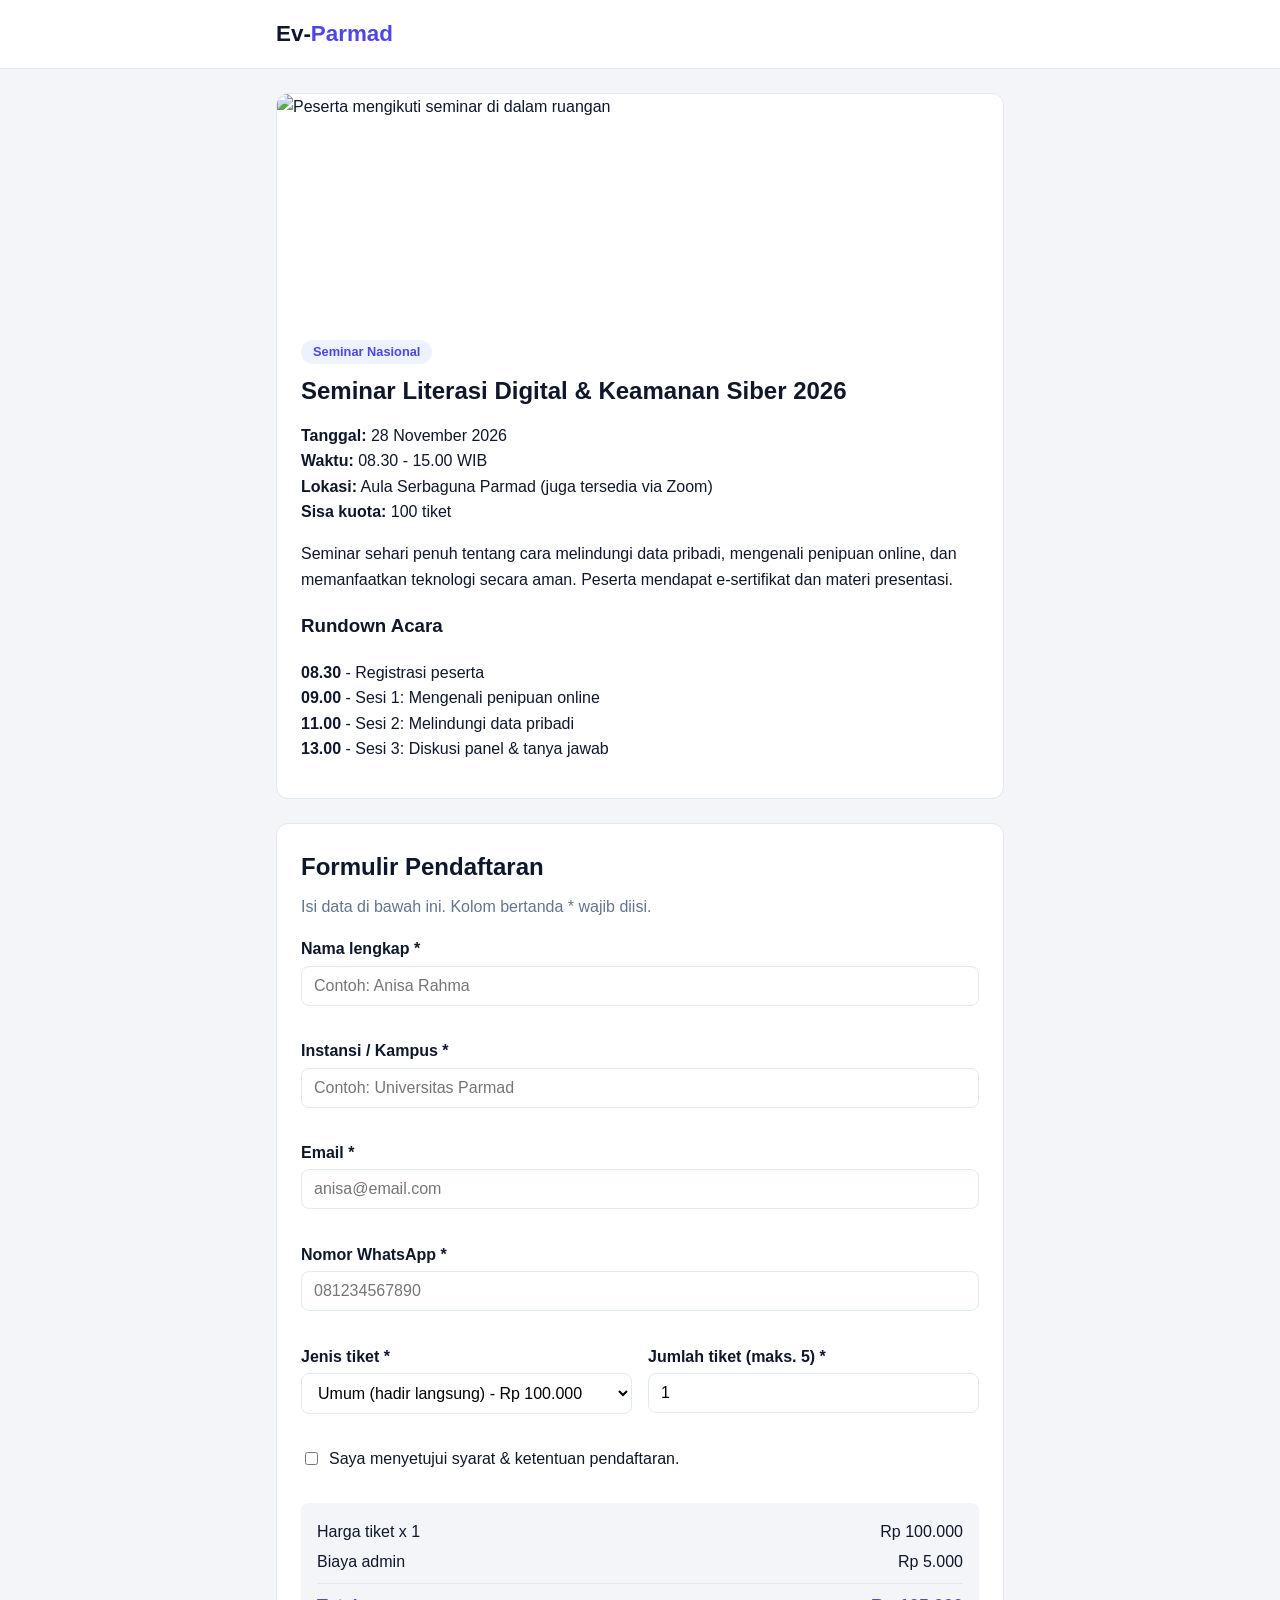
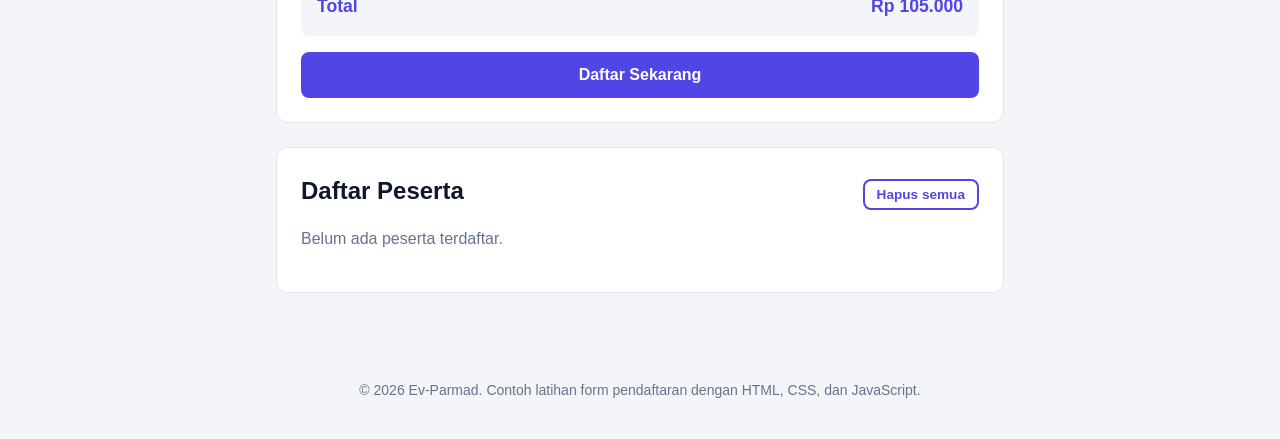
==== commit f94d904e: "change template" ====
--- a/index.html
+++ b/index.html
@@ -3,1501 +3,173 @@
 <head>
     <meta charset="UTF-8">
     <meta name="viewport" content="width=device-width, initial-scale=1.0">
-    <title>Lumina Events - Platform Event & Tiket Modern</title>
+    <title>Ev-Parmad - Pendaftaran Seminar</title>
 
-    <!-- Google Fonts: Plus Jakarta Sans -->
-    <link rel="preconnect" href="https://fonts.googleapis.com">
-    <link rel="preconnect" href="https://fonts.gstatic.com" crossorigin>
-    <link href="https://fonts.googleapis.com/css2?family=Plus+Jakarta+Sans:wght@300;400;500;600;700;800&display=swap" rel="stylesheet">
-
-    <!-- Bootstrap 5.3 CSS -->
-    <link href="https://cdn.jsdelivr.net/npm/bootstrap@5.3.3/dist/css/bootstrap.min.css" rel="stylesheet">
-
-    <!-- FontAwesome 6 Icons -->
-    <link rel="stylesheet" href="https://cdnjs.cloudflare.com/ajax/libs/font-awesome/6.5.1/css/all.min.css">
-
-    <!-- QRCode JS Library -->
-    <script src="https://cdnjs.cloudflare.com/ajax/libs/qrcodejs/1.0.0/qrcode.min.js"></script>
-
-    <style>
-        :root {
-            --bg-base: #f3f5f9;
-            --primary-accent: #4f46e5;
-            --primary-light: #818cf8;
-            --secondary-accent: #0284c7;
-            --text-main: #0f172a;
-            --text-muted: #64748b;
-            --glass-bg: rgba(255, 255, 255, 0.75);
-            --glass-card: rgba(255, 255, 255, 0.82);
-            --glass-border: rgba(255, 255, 255, 0.9);
-            --subtle-border: rgba(226, 232, 240, 0.8);
-            --shadow-soft: 0 10px 30px -5px rgba(15, 23, 42, 0.05), 0 4px 12px -2px rgba(15, 23, 42, 0.03);
-            --shadow-hover: 0 20px 40px -8px rgba(79, 70, 229, 0.12), 0 8px 16px -4px rgba(15, 23, 42, 0.04);
-        }
-
-        body {
-            font-family: 'Plus Jakarta Sans', sans-serif;
-            background-color: var(--bg-base);
-            color: var(--text-main);
-            overflow-x: hidden;
-            min-height: 100vh;
-            position: relative;
-        }
-
-        /* Ambient Pastel Soft Mesh Background */
-        .ambient-bg {
-            position: fixed;
-            top: 0;
-            left: 0;
-            width: 100vw;
-            height: 100vh;
-            z-index: -2;
-            overflow: hidden;
-            background: #f3f5f9;
-            pointer-events: none;
-        }
-
-        .pastel-orb {
-            position: absolute;
-            border-radius: 50%;
-            filter: blur(100px);
-            opacity: 0.6;
-            animation: floatOrb 20s infinite alternate ease-in-out;
-        }
-
-        .orb-1 {
-            top: -10%;
-            left: -5%;
-            width: 500px;
-            height: 500px;
-            background: rgba(99, 102, 241, 0.18);
-        }
-
-        .orb-2 {
-            top: 40%;
-            right: -10%;
-            width: 600px;
-            height: 600px;
-            background: rgba(56, 189, 248, 0.15);
-            animation-delay: -7s;
-        }
-
-        .orb-3 {
-            bottom: -10%;
-            left: 30%;
-            width: 550px;
-            height: 550px;
-            background: rgba(236, 72, 153, 0.12);
-            animation-delay: -12s;
-        }
-
-        @keyframes floatOrb {
-            0% { transform: translate(0, 0) scale(1); }
-            50% { transform: translate(60px, 40px) scale(1.08); }
-            100% { transform: translate(-40px, 70px) scale(0.95); }
-        }
-
-        /* Clean Glassmorphism Cards & Panels */
-        .glass-panel {
-            background: var(--glass-bg);
-            backdrop-filter: blur(20px);
-            -webkit-backdrop-filter: blur(20px);
-            border: 1px solid var(--glass-border);
-            box-shadow: var(--shadow-soft);
-            border-radius: 24px;
-        }
-
-        .glass-nav {
-            background: rgba(255, 255, 255, 0.85);
-            backdrop-filter: blur(20px);
-            -webkit-backdrop-filter: blur(20px);
-            border: 1px solid var(--glass-border);
-            box-shadow: 0 4px 20px rgba(15, 23, 42, 0.03);
-            border-radius: 100px;
-        }
-
-        .glass-card {
-            background: var(--glass-card);
-            backdrop-filter: blur(20px);
-            -webkit-backdrop-filter: blur(20px);
-            border: 1px solid var(--glass-border);
-            box-shadow: var(--shadow-soft);
-            border-radius: 20px;
-            transition: all 0.35s cubic-bezier(0.165, 0.84, 0.44, 1);
-        }
-
-        .glass-card:hover {
-            transform: translateY(-6px);
-            background: rgba(255, 255, 255, 0.95);
-            box-shadow: var(--shadow-hover);
-            border-color: rgba(99, 102, 241, 0.25);
-        }
-
-        /* Buttons Styling */
-        .btn-gradient-primary {
-            background: linear-gradient(135deg, #4f46e5 0%, #6366f1 100%);
-            color: #ffffff;
-            border: none;
-            box-shadow: 0 4px 15px rgba(79, 70, 229, 0.25);
-            transition: all 0.3s ease;
-            font-weight: 600;
-            border-radius: 14px;
-        }
-
-        .btn-gradient-primary:hover {
-            background: linear-gradient(135deg, #4338ca 0%, #4f46e5 100%);
-            color: #ffffff;
-            box-shadow: 0 8px 25px rgba(79, 70, 229, 0.38);
-            transform: translateY(-2px);
-        }
-
-        .btn-clean-glass {
-            background: rgba(255, 255, 255, 0.8);
-            color: var(--text-main);
-            backdrop-filter: blur(10px);
-            border: 1px solid var(--subtle-border);
-            box-shadow: 0 2px 8px rgba(15, 23, 42, 0.04);
-            border-radius: 14px;
-            font-weight: 600;
-            transition: all 0.3s ease;
-        }
-
-        .btn-clean-glass:hover {
-            background: #ffffff;
-            color: var(--primary-accent);
-            border-color: rgba(99, 102, 241, 0.3);
-            transform: translateY(-2px);
-            box-shadow: 0 4px 14px rgba(15, 23, 42, 0.08);
-        }
-
-        /* Form Controls */
-        .form-control-clean {
-            background: rgba(255, 255, 255, 0.85);
-            border: 1px solid var(--subtle-border);
-            color: var(--text-main);
-            border-radius: 14px;
-            padding: 0.75rem 1.25rem;
-            transition: all 0.3s ease;
-        }
-
-        .form-control-clean:focus {
-            background: #ffffff;
-            border-color: var(--primary-light);
-            box-shadow: 0 0 0 4px rgba(99, 102, 241, 0.12);
-            outline: none;
-        }
-
-        /* Filter Pills */
-        .filter-btn {
-            background: rgba(255, 255, 255, 0.75);
-            color: var(--text-muted);
-            border-radius: 100px;
-            padding: 0.55rem 1.3rem;
-            border: 1px solid var(--subtle-border);
-            font-size: 0.875rem;
-            font-weight: 600;
-            transition: all 0.3s ease;
-        }
-
-        .filter-btn.active, .filter-btn:hover {
-            background: var(--primary-accent);
-            color: #ffffff;
-            border-color: var(--primary-accent);
-            box-shadow: 0 4px 12px rgba(79, 70, 229, 0.25);
-        }
-
-        /* Category Badges */
-        .badge-clean-soft {
-            background: rgba(241, 245, 249, 0.9);
-            color: var(--text-main);
-            font-weight: 600;
-            padding: 0.4rem 0.8rem;
-            border-radius: 100px;
-            font-size: 0.75rem;
-            border: 1px solid rgba(226, 232, 240, 0.8);
-        }
-
-        .badge-selling-fast {
-            background: #fef2f2;
-            color: #ef4444;
-            border-color: #fecaca;
-        }
-
-        .badge-limited {
-            background: #fffbebfb;
-            color: #d97706;
-            border-color: #fde68a;
-        }
-
-        .badge-available {
-            background: #ecfdf5;
-            color: #059669;
-            border-color: #a7f3d0;
-        }
-
-        /* Event Image Container */
-        .event-img-container {
-            position: relative;
-            height: 200px;
-            overflow: hidden;
-            border-radius: 20px 20px 0 0;
-        }
-
-        .event-img {
-            width: 100%;
-            height: 100%;
-            object-fit: cover;
-            transition: transform 0.5s ease;
-        }
-
-        .glass-card:hover .event-img {
-            transform: scale(1.06);
-        }
-
-        /* E-Ticket Card Layout */
-        .e-ticket-card {
-            background: #ffffff;
-            border-radius: 24px;
-            box-shadow: 0 20px 40px rgba(15, 23, 42, 0.08);
-            border: 1px solid var(--subtle-border);
-            position: relative;
-            overflow: hidden;
-        }
-
-        .e-ticket-stub {
-            border-top: 2px dashed #e2e8f0;
-            position: relative;
-        }
-
-        .e-ticket-stub::before, .e-ticket-stub::after {
-            content: '';
-            position: absolute;
-            top: -12px;
-            width: 24px;
-            height: 24px;
-            background-color: var(--bg-base);
-            border-radius: 50%;
-        }
-
-        .e-ticket-stub::before { left: -12px; }
-        .e-ticket-stub::after { right: -12px; }
-
-        /* Modal styling */
-        .modal-content.glass-modal {
-            background: rgba(255, 255, 255, 0.95);
-            backdrop-filter: blur(25px);
-            -webkit-backdrop-filter: blur(25px);
-            border: 1px solid var(--glass-border);
-            box-shadow: 0 25px 60px rgba(15, 23, 42, 0.12);
-            border-radius: 28px;
-            color: var(--text-main);
-        }
-
-        /* Step Indicator Wizard */
-        .step-indicator {
-            display: flex;
-            justify-content: space-between;
-            position: relative;
-            margin-bottom: 2rem;
-        }
-
-        .step-indicator::before {
-            content: '';
-            position: absolute;
-            top: 50%;
-            left: 0;
-            right: 0;
-            height: 2px;
-            background: #e2e8f0;
-            z-index: 1;
-            transform: translateY(-50%);
-        }
-
-        .step-item {
-            position: relative;
-            z-index: 2;
-            width: 38px;
-            height: 38px;
-            border-radius: 50%;
-            background: #ffffff;
-            border: 2px solid #cbd5e1;
-            color: var(--text-muted);
-            display: flex;
-            align-items: center;
-            justify-content: center;
-            font-weight: 700;
-            font-size: 0.9rem;
-            transition: all 0.3s ease;
-        }
-
-        .step-item.active {
-            background: var(--primary-accent);
-            border-color: var(--primary-accent);
-            color: #ffffff;
-            box-shadow: 0 0 15px rgba(79, 70, 229, 0.3);
-        }
-
-        .step-item.completed {
-            background: #10b981;
-            border-color: #10b981;
-            color: #ffffff;
-        }
-
-        .offcanvas-clean {
-            background: rgba(255, 255, 255, 0.95) !important;
-            backdrop-filter: blur(25px) !important;
-            border-left: 1px solid var(--subtle-border) !important;
-            box-shadow: -10px 0 30px rgba(15, 23, 42, 0.05);
-        }
-
-        .line-clamp-2 {
-            display: -webkit-box;
-            -webkit-line-clamp: 2;
-            line-clamp: 2;
-            -webkit-box-orient: vertical;
-            overflow: hidden;
-        }
-
-        .cursor-pointer {
-            cursor: pointer;
-        }
-
-        /* Progress Quota Bar */
-        .quota-progress {
-            height: 6px;
-            border-radius: 10px;
-            background-color: #e2e8f0;
-            overflow: hidden;
-        }
-
-        .quota-bar {
-            height: 100%;
-            border-radius: 10px;
-            background: linear-gradient(90deg, #4f46e5, #0284c7);
-        }
-
-        /* Custom Scrollbar */
-        ::-webkit-scrollbar {
-            width: 8px;
-        }
-        ::-webkit-scrollbar-track {
-            background: #f1f5f9;
-        }
-        ::-webkit-scrollbar-thumb {
-            background: #cbd5e1;
-            border-radius: 4px;
-        }
-        ::-webkit-scrollbar-thumb:hover {
-            background: #94a3b8;
-        }
-    </style>
+    <!-- Semua gaya tampilan ada di file style.css -->
+    <link rel="stylesheet" href="style.css">
 </head>
 <body>
 
-    <!-- Ambient Background Elements -->
-    <div class="ambient-bg">
-        <div class="pastel-orb orb-1"></div>
-        <div class="pastel-orb orb-2"></div>
-        <div class="pastel-orb orb-3"></div>
-    </div>
-
-    <header class="sticky-top py-3 px-3 px-md-4">
+    <!-- ========== HEADER ========== -->
+    <header class="header">
         <div class="container">
-            <nav class="navbar navbar-expand-lg glass-nav px-3 px-md-4 py-2">
-                <a class="navbar-brand d-flex align-items-center gap-2 text-dark fw-bold fs-4 text-decoration-none" href="#">
-                    <span class="d-flex align-items-center justify-content-center rounded-3 text-white" style="background: linear-gradient(135deg, #4f46e5, #0284c7); width: 38px; height: 38px;">
-                        <i class="fa-solid fa-sparkles fs-6"></i>
-                    </span>
-                    <span>Lumina<span class="text-primary">Events</span></span>
-                </a>
-
-                <button class="navbar-toggler border-0" type="button" data-bs-toggle="collapse" data-bs-target="#luminaNavbar">
-                    <i class="fa-solid fa-bars fs-5 text-dark"></i>
-                </button>
-
-                <div class="collapse navbar-collapse" id="luminaNavbar">
-                    <ul class="navbar-nav mx-auto mb-2 mb-lg-0 gap-lg-3">
-                        <li class="nav-item"><a class="nav-link text-dark fw-semibold active" href="#beranda">Beranda</a></li>
-                        <li class="nav-item"><a class="nav-link text-secondary fw-medium" href="#event-aktif">Event Aktif</a></li>
-                        <li class="nav-item"><a class="nav-link text-secondary fw-medium" href="#alur-pendaftaran">Alur Pendaftaran</a></li>
-                        <li class="nav-item"><a class="nav-link text-secondary fw-medium" href="#faq">FAQ</a></li>
-                    </ul>
-
-                    <div class="d-flex align-items-center gap-2 mt-3 mt-lg-0">
-                        <button class="btn btn-clean-glass px-3 py-2 d-flex align-items-center gap-2" data-bs-toggle="offcanvas" data-bs-target="#myTicketsOffcanvas">
-                            <i class="fa-solid fa-ticket text-primary"></i>
-                            <span>Tiket Saya</span>
-                            <span class="badge bg-primary rounded-pill ms-1" id="ticketCounterBadge">0</span>
-                        </button>
-                    </div>
-                </div>
-            </nav>
+            <h1 class="logo">Ev-<span>Parmad</span></h1>
         </div>
     </header>
 
-    <section id="beranda" class="py-5">
-        <div class="container py-3">
-            <div class="row align-items-center g-5">
-                <div class="col-lg-7">
-                    <div class="d-inline-flex align-items-center gap-2 px-3 py-2 rounded-pill mb-3" style="background: rgba(79, 70, 229, 0.08); border: 1px solid rgba(79, 70, 229, 0.15);">
-                        <span class="badge bg-primary rounded-pill px-2 py-1 small">Baru</span>
-                        <span class="small fw-semibold text-primary">E-Ticket QR Code Instant Pass 2026</span>
+    <main class="container">
+
+        <!-- ========== INFO SEMINAR ========== -->
+        <section class="card event-info">
+            <img
+                class="event-info__image"
+                src="https://images.unsplash.com/photo-1540575467063-178a50c2df87?auto=format&fit=crop&w=800&q=80"
+                alt="Peserta mengikuti seminar di dalam ruangan">
+
+            <div class="event-info__body">
+                <span class="badge">Seminar Nasional</span>
+                <h2>Seminar Literasi Digital & Keamanan Siber 2026</h2>
+
+                <ul class="event-info__list">
+                    <li><strong>Tanggal:</strong> 28 November 2026</li>
+                    <li><strong>Waktu:</strong> 08.30 - 15.00 WIB</li>
+                    <li><strong>Lokasi:</strong> Aula Serbaguna Parmad (juga tersedia via Zoom)</li>
+                    <li><strong>Sisa kuota:</strong> <span id="sisaKuota">100</span> tiket</li>
+                </ul>
+
+                <p>
+                    Seminar sehari penuh tentang cara melindungi data pribadi, mengenali penipuan
+                    online, dan memanfaatkan teknologi secara aman. Peserta mendapat e-sertifikat
+                    dan materi presentasi.
+                </p>
+
+                <h3>Rundown Acara</h3>
+                <ul class="event-info__list">
+                    <li><strong>08.30</strong> - Registrasi peserta</li>
+                    <li><strong>09.00</strong> - Sesi 1: Mengenali penipuan online</li>
+                    <li><strong>11.00</strong> - Sesi 2: Melindungi data pribadi</li>
+                    <li><strong>13.00</strong> - Sesi 3: Diskusi panel & tanya jawab</li>
+                </ul>
+            </div>
+        </section>
+
+        <!-- ========== FORM PENDAFTARAN ========== -->
+        <section class="card">
+            <h2>Formulir Pendaftaran</h2>
+            <p class="muted">Isi data di bawah ini. Kolom bertanda * wajib diisi.</p>
+
+            <!-- novalidate: validasi dilakukan oleh script.js agar pesan errornya bisa kita atur sendiri -->
+            <form id="formDaftar" novalidate>
+
+                <!-- Nama -->
+                <div class="form-group">
+                    <label for="nama">Nama lengkap *</label>
+                    <input type="text" id="nama" name="nama" placeholder="Contoh: Anisa Rahma">
+                    <small class="error" id="errorNama"></small>
+                </div>
+
+                <!-- Instansi -->
+                <div class="form-group">
+                    <label for="instansi">Instansi / Kampus *</label>
+                    <input type="text" id="instansi" name="instansi" placeholder="Contoh: Universitas Parmad">
+                    <small class="error" id="errorInstansi"></small>
+                </div>
+
+                <!-- Email -->
+                <div class="form-group">
+                    <label for="email">Email *</label>
+                    <input type="email" id="email" name="email" placeholder="anisa@email.com">
+                    <small class="error" id="errorEmail"></small>
+                </div>
+
+                <!-- Nomor HP -->
+                <div class="form-group">
+                    <label for="telepon">Nomor WhatsApp *</label>
+                    <input type="tel" id="telepon" name="telepon" placeholder="081234567890">
+                    <small class="error" id="errorTelepon"></small>
+                </div>
+
+                <!-- Dua kolom: jenis tiket dan jumlah -->
+                <div class="form-row">
+                    <div class="form-group">
+                        <label for="jenisTiket">Jenis tiket *</label>
+                        <select id="jenisTiket" name="jenisTiket">
+                            <option value="100000">Umum (hadir langsung) - Rp 100.000</option>
+                            <option value="50000">Mahasiswa (bawa KTM) - Rp 50.000</option>
+                            <option value="25000">Online via Zoom - Rp 25.000</option>
+                        </select>
                     </div>
 
-                    <h1 class="display-4 fw-800 text-dark mb-4 lh-sm">
-                        Jelajahi Experience & Event Imersif <span style="background: linear-gradient(135deg, #4f46e5, #0284c7); -webkit-background-clip: text; -webkit-text-fill-color: transparent;">Terbaik Indonesia</span>
-                    </h1>
-
-                    <p class="lead text-secondary mb-4 pe-lg-4 fs-6">
-                        Temukan berbagai pilihan konser musik, konferensi teknologi, workshop kreatif, dan festival seni. Pembelian tiket resmi aman, cepat, dan terverifikasi digital.
-                    </p>
-
-                    <!-- Interactive Search Bar -->
-                    <div class="glass-panel p-2 p-md-3 mb-4">
-                        <div class="row g-2 align-items-center">
-                            <div class="col-md-8">
-                                <div class="position-relative">
-                                    <i class="fa-solid fa-magnifying-glass position-absolute top-50 start-0 translate-middle-y ms-3 text-secondary"></i>
-                                    <input type="text" id="searchInput" class="form-control form-control-clean ps-5 py-3" placeholder="Cari event, artis, atau lokasi venue...">
-                                </div>
-                            </div>
-                            <div class="col-md-4">
-                                <a href="#event-aktif" class="btn btn-gradient-primary w-100 py-3 d-flex align-items-center justify-content-center gap-2">
-                                    <i class="fa-solid fa-compass"></i>
-                                    <span>Cari Event</span>
-                                </a>
-                            </div>
-                        </div>
-                    </div>
-
-                    <!-- Highlight Metrics -->
-                    <div class="d-flex flex-wrap gap-4 pt-2">
-                        <div class="d-flex align-items-center gap-3">
-                            <div class="p-3 rounded-circle bg-white shadow-sm text-primary"><i class="fa-solid fa-calendar-check fs-5"></i></div>
-                            <div>
-                                <h6 class="fw-bold text-dark mb-0">150+ Event</h6>
-                                <span class="small text-secondary">Tersedia Setiap Bulan</span>
-                            </div>
-                        </div>
-                        <div class="d-flex align-items-center gap-3">
-                            <div class="p-3 rounded-circle bg-white shadow-sm text-success"><i class="fa-solid fa-shield-halved fs-5"></i></div>
-                            <div>
-                                <h6 class="fw-bold text-dark mb-0">100% Resmi</h6>
-                                <span class="small text-secondary">Garansi Keaslian Tiket</span>
-                            </div>
-                        </div>
+                    <div class="form-group">
+                        <label for="jumlah">Jumlah tiket (maks. 5) *</label>
+                        <input type="number" id="jumlah" name="jumlah" value="1" min="1" max="5">
+                        <small class="error" id="errorJumlah"></small>
                     </div>
                 </div>
 
-                <div class="col-lg-5">
-                    <div class="position-relative">
-                        <div class="glass-panel p-3">
-                            <img src="https://images.unsplash.com/photo-1501386761578-eac5c94b800a?auto=format&fit=crop&w=800&q=80" alt="Hero Event" class="img-fluid rounded-4 shadow-sm w-100" style="height: 380px; object-fit: cover;">
-                            <div class="p-3 mt-3 rounded-3 bg-white border border-light shadow-sm d-flex align-items-center justify-content-between">
-                                <div>
-                                    <span class="badge badge-selling-fast mb-1"><i class="fa-solid fa-fire me-1"></i> Featured Event</span>
-                                    <h6 class="fw-bold text-dark mb-0">Symphony Of Lights Festival</h6>
-                                    <small class="text-secondary"><i class="fa-solid fa-location-dot me-1 text-danger"></i> Ancol Beach, Jakarta</small>
-                                </div>
-                                <a href="#event-aktif" class="btn btn-clean-glass btn-sm px-3 py-2">Detail</a>
-                            </div>
-                        </div>
+                <!-- Persetujuan -->
+                <div class="form-group form-group--checkbox">
+                    <input type="checkbox" id="setuju" name="setuju">
+                    <label for="setuju">Saya menyetujui syarat & ketentuan pendaftaran.</label>
+                </div>
+                <small class="error" id="errorSetuju"></small>
+
+                <!-- Ringkasan biaya (diisi otomatis oleh script.js) -->
+                <div class="summary">
+                    <div class="summary__row">
+                        <span>Harga tiket x <span id="ringkasJumlah">1</span></span>
+                        <span id="ringkasSubtotal">Rp 0</span>
                     </div>
-                </div>
-            </div>
-        </div>
-    </section>
-
-    <section id="event-aktif" class="py-5">
-        <div class="container">
-            <div class="text-center max-w-2xl mx-auto mb-4">
-                <span class="text-uppercase tracking-wider text-primary fw-bold small">Katalog Terkini</span>
-                <h2 class="display-6 fw-bold text-dark mb-2">Event Aktif Pilihan</h2>
-                <p class="text-secondary">Pilih dan dapatkan tiket resmi Anda dengan jaminan pemesanan cepat.</p>
-            </div>
-
-            <!-- Clean Category Filter Pills -->
-            <div class="d-flex gap-2 overflow-x-auto justify-content-md-center pb-3 mb-4" id="categoryFilters">
-                <button class="filter-btn active" data-category="all"><i class="fa-solid fa-border-all me-1"></i> Semua</button>
-                <button class="filter-btn" data-category="Konser Musik"><i class="fa-solid fa-music me-1"></i> Konser Musik</button>
-                <button class="filter-btn" data-category="Tech & Business"><i class="fa-solid fa-laptop-code me-1"></i> Tech & Business</button>
-                <button class="filter-btn" data-category="Workshop & Seminar"><i class="fa-solid fa-chalkboard-user me-1"></i> Workshop</button>
-                <button class="filter-btn" data-category="Seni & Festival"><i class="fa-solid fa-palette me-1"></i> Seni & Festival</button>
-            </div>
-
-            <!-- Events Grid -->
-            <div class="row g-4" id="eventGrid">
-                <!-- Dynamically populated via JS -->
-            </div>
-        </div>
-    </section>
-
-    <section id="alur-pendaftaran" class="py-5 bg-white bg-opacity-50">
-        <div class="container py-4">
-            <div class="text-center max-w-xl mx-auto mb-5">
-                <span class="text-uppercase text-primary fw-bold small">Kemudahan Akses</span>
-                <h2 class="display-6 fw-bold text-dark">4 Langkah Mudah Pesan Tiket</h2>
-            </div>
-
-            <div class="row g-4">
-                <div class="col-md-6 col-lg-3">
-                    <div class="glass-card p-4 text-center h-100">
-                        <div class="d-inline-flex align-items-center justify-content-center rounded-circle bg-primary bg-opacity-10 text-primary fs-4 fw-bold mb-3" style="width: 56px; height: 56px;">
-                            1
-                        </div>
-                        <h6 class="fw-bold text-dark mb-2">Pilih Event</h6>
-                        <p class="small text-secondary mb-0">Pilih event favorit dari katalog aktif dan tentukan opsi tiket pilihan Anda.</p>
+                    <div class="summary__row">
+                        <span>Biaya admin</span>
+                        <span id="ringkasAdmin">Rp 5.000</span>
                     </div>
-                </div>
-                <div class="col-md-6 col-lg-3">
-                    <div class="glass-card p-4 text-center h-100">
-                        <div class="d-inline-flex align-items-center justify-content-center rounded-circle bg-primary bg-opacity-10 text-primary fs-4 fw-bold mb-3" style="width: 56px; height: 56px;">
-                            2
-                        </div>
-                        <h6 class="fw-bold text-dark mb-2">Isi Data Diri</h6>
-                        <p class="small text-secondary mb-0">Lengkapi data identitas pemesan untuk validasi e-pass resmi.</p>
-                    </div>
-                </div>
-                <div class="col-md-6 col-lg-3">
-                    <div class="glass-card p-4 text-center h-100">
-                        <div class="d-inline-flex align-items-center justify-content-center rounded-circle bg-primary bg-opacity-10 text-primary fs-4 fw-bold mb-3" style="width: 56px; height: 56px;">
-                            3
-                        </div>
-                        <h6 class="fw-bold text-dark mb-2">Bayar Instan</h6>
-                        <p class="small text-secondary mb-0">Gunakan metode pembayaran QRIS, Transfer Virtual Account, atau E-Wallet.</p>
-                    </div>
-                </div>
-                <div class="col-md-6 col-lg-3">
-                    <div class="glass-card p-4 text-center h-100">
-                        <div class="d-inline-flex align-items-center justify-content-center rounded-circle bg-success bg-opacity-10 text-success fs-4 fw-bold mb-3" style="width: 56px; height: 56px;">
-                            4
-                        </div>
-                        <h6 class="fw-bold text-dark mb-2">Terima E-Ticket</h6>
-                        <p class="small text-secondary mb-0">E-Ticket QR Code tersimpan otomatis dan siap digunakan saat check-in.</p>
-                    </div>
-                </div>
-            </div>
-        </div>
-    </section>
-
-    <section id="faq" class="py-5">
-        <div class="container py-3">
-            <div class="row align-items-center g-5">
-                <div class="col-lg-5">
-                    <span class="text-primary fw-bold small text-uppercase">Bantuan & FAQ</span>
-                    <h2 class="display-6 fw-bold text-dark my-2">Pertanyaan Umum</h2>
-                    <p class="text-secondary mb-4">Punya pertanyaan seputar pembelian tiket atau E-Ticket Lumina Events? Temukan jawabannya di sini.</p>
-                    <div class="glass-panel p-4 d-flex align-items-center gap-3">
-                        <i class="fa-solid fa-headset fs-2 text-primary"></i>
-                        <div>
-                            <h6 class="fw-bold text-dark mb-1">Butuh Bantuan Lain?</h6>
-                            <small class="text-secondary">Tim Layanan Pelanggan kami siap membantu 24/7 via WhatsApp.</small>
-                        </div>
-                    </div>
-                </div>
-                <div class="col-lg-7">
-                    <div class="accordion accordion-flush rounded-4 overflow-hidden shadow-sm border border-light" id="faqAccordion">
-                        <div class="accordion-item bg-white">
-                            <h2 class="accordion-header">
-                                <button class="accordion-button fw-bold text-dark" type="button" data-bs-toggle="collapse" data-bs-target="#faq1">
-                                    Bagaimana cara menunjukkan E-Ticket saat di lokasi acara?
-                                </button>
-                            </h2>
-                            <div id="faq1" class="accordion-collapse collapse show" data-bs-parent="#faqAccordion">
-                                <div class="accordion-body text-secondary small">
-                                    Cukup buka menu "Tiket Saya" di bagian navigasi atas website ini atau tunjukkan file QR Code yang telah diunduh kepada petugas gate di venue.
-                                </div>
-                            </div>
-                        </div>
-                        <div class="accordion-item bg-white">
-                            <h2 class="accordion-header">
-                                <button class="accordion-button collapsed fw-bold text-dark" type="button" data-bs-toggle="collapse" data-bs-target="#faq2">
-                                    Apakah tiket yang sudah dibeli bisa dipindahtangankan?
-                                </button>
-                            </h2>
-                            <div id="faq2" class="accordion-collapse collapse" data-bs-parent="#faqAccordion">
-                                <div class="accordion-body text-secondary small">
-                                    Iya, Anda dapat membagikan kode booking unik dan gambar QR Code E-Ticket kepada kerabat yang diwakilkan dengan membawa bukti salinan identitas pemesan.
-                                </div>
-                            </div>
-                        </div>
-                        <div class="accordion-item bg-white">
-                            <h2 class="accordion-header">
-                                <button class="accordion-button collapsed fw-bold text-dark" type="button" data-bs-toggle="collapse" data-bs-target="#faq3">
-                                    Apakah pembayaran dengan QRIS langsung terverifikasi otomatis?
-                                </button>
-                            </h2>
-                            <div id="faq3" class="accordion-collapse collapse" data-bs-parent="#faqAccordion">
-                                <div class="accordion-body text-secondary small">
-                                    Ya! Sistem Lumina Events menggunakan pemrosesan instan real-time sehingga E-Ticket Anda langsung terbit setelah pembayaran sukses.
-                                </div>
-                            </div>
-                        </div>
-                    </div>
-                </div>
-            </div>
-        </div>
-    </section>
-
-    <footer class="py-5 bg-white border-top border-slate-200 mt-5">
-        <div class="container">
-            <div class="row g-4 mb-4">
-                <div class="col-lg-4">
-                    <a class="d-flex align-items-center gap-2 text-dark fw-bold fs-4 mb-3 text-decoration-none" href="#">
-                        <span class="d-flex align-items-center justify-content-center rounded-3 text-white" style="background: linear-gradient(135deg, #4f46e5, #0284c7); width: 34px; height: 34px;">
-                            <i class="fa-solid fa-sparkles fs-6"></i>
-                        </span>
-                        Lumina Events
-                    </a>
-                    <p class="text-secondary small mb-3">Platform penyelenggara event dan penjualan tiket terpercaya di Indonesia dengan teknologi QR digital pass terintegrasi.</p>
-                    <div class="d-flex gap-2">
-                        <a href="#" class="btn btn-clean-glass p-2 rounded-circle" style="width: 38px; height: 38px;"><i class="fa-brands fa-instagram text-secondary"></i></a>
-                        <a href="#" class="btn btn-clean-glass p-2 rounded-circle" style="width: 38px; height: 38px;"><i class="fa-brands fa-x-twitter text-secondary"></i></a>
-                        <a href="#" class="btn btn-clean-glass p-2 rounded-circle" style="width: 38px; height: 38px;"><i class="fa-brands fa-linkedin-in text-secondary"></i></a>
-                    </div>
-                </div>
-                <div class="col-6 col-lg-2">
-                    <h6 class="fw-bold text-dark mb-3">Navigasi</h6>
-                    <ul class="list-unstyled text-secondary small d-flex flex-column gap-2">
-                        <li><a href="#beranda" class="text-secondary text-decoration-none">Beranda</a></li>
-                        <li><a href="#event-aktif" class="text-secondary text-decoration-none">Event Aktif</a></li>
-                        <li><a href="#alur-pendaftaran" class="text-secondary text-decoration-none">Alur Pendaftaran</a></li>
-                        <li><a href="#faq" class="text-secondary text-decoration-none">FAQ</a></li>
-                    </ul>
-                </div>
-                <div class="col-6 col-lg-2">
-                    <h6 class="fw-bold text-dark mb-3">Kategori</h6>
-                    <ul class="list-unstyled text-secondary small d-flex flex-column gap-2">
-                        <li><a href="#event-aktif" class="text-secondary text-decoration-none">Konser Musik</a></li>
-                        <li><a href="#event-aktif" class="text-secondary text-decoration-none">Tech Summit</a></li>
-                        <li><a href="#event-aktif" class="text-secondary text-decoration-none">Creative Workshop</a></li>
-                        <li><a href="#event-aktif" class="text-secondary text-decoration-none">Seni & Festival</a></li>
-                    </ul>
-                </div>
-                <div class="col-lg-4">
-                    <h6 class="fw-bold text-dark mb-3">Kontak Penyelenggara</h6>
-                    <p class="text-secondary small mb-2"><i class="fa-regular fa-envelope me-2 text-primary"></i> hello@luminaevents.id</p>
-                    <p class="text-secondary small mb-2"><i class="fa-brands fa-whatsapp me-2 text-success"></i> +62 811-2233-4455</p>
-                    <p class="text-secondary small"><i class="fa-solid fa-location-dot me-2 text-danger"></i> Lumina Tower Lt. 12, Jakarta Selatan</p>
-                </div>
-            </div>
-            <div class="text-center pt-3 border-top border-light text-secondary small">
-                © 2026 Lumina Events Organizer. All rights reserved. Clean Glassmorphism UI.
-            </div>
-        </div>
-    </footer>
-
-
-    <!-- Event Detail Modal -->
-    <div class="modal fade" id="eventDetailModal" tabindex="-1" aria-hidden="true">
-        <div class="modal-dialog modal-lg modal-dialog-centered">
-            <div class="modal-content glass-modal overflow-hidden">
-                <div class="position-relative">
-                    <img id="modalEventImg" src="" class="w-100" style="height: 280px; object-fit: cover;" alt="Event Banner">
-                    <button type="button" class="btn-close position-absolute top-0 end-0 m-3 p-2 bg-white rounded-circle shadow-sm" data-bs-dismiss="modal" aria-label="Close"></button>
-                    <div class="position-absolute bottom-0 start-0 p-4 w-100" style="background: linear-gradient(0deg, rgba(255,255,255,1) 0%, rgba(255,255,255,0.8) 60%, transparent 100%);">
-                        <span id="modalEventCategory" class="badge bg-primary rounded-pill mb-2">Category</span>
-                        <h3 id="modalEventTitle" class="fw-bold text-dark mb-0">Event Title</h3>
-                    </div>
-                </div>
-                <div class="modal-body p-4 pt-2">
-                    <div class="row g-4 mb-3">
-                        <div class="col-md-7">
-                            <h6 class="fw-bold text-dark mb-2"><i class="fa-solid fa-align-left text-primary me-2"></i>Deskripsi Acara</h6>
-                            <p id="modalEventDesc" class="text-secondary small mb-4">Deskripsi acara...</p>
-
-                            <h6 class="fw-bold text-dark mb-2"><i class="fa-solid fa-timeline text-primary me-2"></i>Jadwal Rundown</h6>
-                            <div class="ps-3 border-start border-2 border-primary border-opacity-50 text-secondary small mb-4">
-                                <div class="mb-2"><strong class="text-dark">15:00 WIB</strong> - Open Gate Check-in & Registrasi</div>
-                                <div class="mb-2"><strong class="text-dark">16:30 WIB</strong> - Opening Ceremony & Performance</div>
-                                <div><strong class="text-dark">19:00 WIB</strong> - Main Session / Keynote Event</div>
-                            </div>
-
-                            <h6 class="fw-bold text-dark mb-2"><i class="fa-solid fa-users text-primary me-2"></i>Guest Stars / Pembicara</h6>
-                            <div id="modalGuestStars" class="d-flex gap-2 flex-wrap text-secondary small">
-                                <!-- Populated dynamically -->
-                            </div>
-                        </div>
-
-                        <div class="col-md-5">
-                            <div class="p-3 rounded-4 bg-white border border-light shadow-sm">
-                                <h6 class="fw-bold text-dark mb-3">Informasi Pelaksanaan</h6>
-                                <div class="d-flex align-items-center gap-3 mb-3 text-secondary small">
-                                    <i class="fa-regular fa-calendar-days text-primary fs-5"></i>
-                                    <div>
-                                        <div class="text-dark fw-semibold">Tanggal & Waktu</div>
-                                        <span id="modalEventDate">Date</span>
-                                    </div>
-                                </div>
-                                <div class="d-flex align-items-center gap-3 mb-3 text-secondary small">
-                                    <i class="fa-solid fa-location-dot text-danger fs-5"></i>
-                                    <div>
-                                        <div class="text-dark fw-semibold">Lokasi Venue</div>
-                                        <span id="modalEventLocation">Location</span>
-                                    </div>
-                                </div>
-                                <div class="d-flex align-items-center gap-3 mb-3 text-secondary small">
-                                    <i class="fa-solid fa-ticket text-warning fs-5"></i>
-                                    <div>
-                                        <div class="text-dark fw-semibold">Harga Tiket</div>
-                                        <span id="modalEventPrice" class="text-primary fw-bold fs-6">Rp 0</span>
-                                    </div>
-                                </div>
-                                <hr class="my-3">
-                                <button id="btnOpenRegisterModal" class="btn btn-gradient-primary w-100 py-3 d-flex align-items-center justify-content-center gap-2">
-                                    <i class="fa-solid fa-ticket"></i>
-                                    <span>Beli / Pesan Tiket</span>
-                                </button>
-                            </div>
-                        </div>
-                    </div>
-                </div>
-            </div>
-        </div>
-    </div>
-
-    <!-- Booking Multi-Step Wizard Modal -->
-    <div class="modal fade" id="registerModal" tabindex="-1" aria-hidden="true">
-        <div class="modal-dialog modal-lg modal-dialog-centered">
-            <div class="modal-content glass-modal p-4">
-                <div class="d-flex justify-content-between align-items-center mb-3">
-                    <div>
-                        <h4 class="fw-bold text-dark mb-0">Pendaftaran Tiket</h4>
-                        <span id="regEventTitle" class="small text-primary fw-semibold">Event Title</span>
-                    </div>
-                    <button type="button" class="btn-close" data-bs-dismiss="modal"></button>
-                </div>
-
-                <!-- Wizard Steps Indicator -->
-                <div class="step-indicator">
-                    <div class="step-item active" id="stepIndicator1">1</div>
-                    <div class="step-item" id="stepIndicator2">2</div>
-                    <div class="step-item" id="stepIndicator3">3</div>
-                </div>
-
-                <form id="registrationForm" onsubmit="event.preventDefault();">
-                    <!-- Step 1: Kategori Tiket & Jumlah -->
-                    <div class="wizard-step" id="step1">
-                        <h6 class="fw-bold text-dark mb-3"><i class="fa-solid fa-ticket me-2 text-primary"></i>Langkah 1: Pilih Kategori Tiket</h6>
-                        
-                        <div class="mb-3">
-                            <label class="form-label text-secondary small">Kategori Tiket Available</label>
-                            <div class="d-flex flex-column gap-2" id="ticketTierContainer">
-                                <!-- Populated dynamically -->
-                            </div>
-                        </div>
-
-                        <div class="row align-items-center g-3 my-2 p-3 rounded-3 bg-white border border-light">
-                            <div class="col-6">
-                                <span class="text-dark fw-semibold">Jumlah Tiket</span>
-                                <div class="small text-secondary">Maksimal 5 tiket per pesanan</div>
-                            </div>
-                            <div class="col-6 d-flex justify-content-end align-items-center gap-2">
-                                <button type="button" class="btn btn-clean-glass px-3 py-1" onclick="changeQuantity(-1)">-</button>
-                                <span id="ticketQty" class="fw-bold text-dark fs-5 px-3">1</span>
-                                <button type="button" class="btn btn-clean-glass px-3 py-1" onclick="changeQuantity(1)">+</button>
-                            </div>
-                        </div>
-
-                        <div class="d-flex justify-content-end mt-4">
-                            <button type="button" class="btn btn-gradient-primary px-4 py-2" onclick="goToStep(2)">Lanjut: Data Pemesan <i class="fa-solid fa-arrow-right ms-1"></i></button>
-                        </div>
-                    </div>
-
-                    <!-- Step 2: Data Diri Pemesan -->
-                    <div class="wizard-step d-none" id="step2">
-                        <h6 class="fw-bold text-dark mb-3"><i class="fa-solid fa-user me-2 text-primary"></i>Langkah 2: Informasi Pemesan</h6>
-                        <div class="row g-3">
-                            <div class="col-md-6">
-                                <label class="form-label text-secondary small">Nama Lengkap (Sesuai KTP/Identitas)</label>
-                                <input type="text" class="form-control form-control-clean" id="regName" placeholder="Contoh: Anisa Rahma" required>
-                            </div>
-                            <div class="col-md-6">
-                                <label class="form-label text-secondary small">Alamat Email (Pengiriman E-Ticket)</label>
-                                <input type="email" class="form-control form-control-clean" id="regEmail" placeholder="anisa@email.com" required>
-                            </div>
-                            <div class="col-md-6">
-                                <label class="form-label text-secondary small">Nomor WhatsApp</label>
-                                <input type="tel" class="form-control form-control-clean" id="regPhone" placeholder="081234567890" required>
-                            </div>
-                            <div class="col-md-6">
-                                <label class="form-label text-secondary small">Nomor Identitas (NIK KTP / SIM)</label>
-                                <input type="text" class="form-control form-control-clean" id="regNik" placeholder="3171002233440001" required>
-                            </div>
-                        </div>
-                        <div class="d-flex justify-content-between mt-4">
-                            <button type="button" class="btn btn-clean-glass px-4 py-2" onclick="goToStep(1)"><i class="fa-solid fa-arrow-left me-1"></i> Kembali</button>
-                            <button type="button" class="btn btn-gradient-primary px-4 py-2" onclick="goToStep(3)">Lanjut: Pembayaran <i class="fa-solid fa-arrow-right ms-1"></i></button>
-                        </div>
-                    </div>
-
-                    <!-- Step 3: Pembayaran & Ringkasan -->
-                    <div class="wizard-step d-none" id="step3">
-                        <h6 class="fw-bold text-dark mb-3"><i class="fa-solid fa-credit-card me-2 text-primary"></i>Langkah 3: Ringkasan & Pembayaran</h6>
-
-                        <div class="p-3 rounded-3 bg-white border border-light mb-3">
-                            <div class="d-flex justify-content-between text-secondary small mb-1">
-                                <span>Harga Tiket x <span id="summaryQty">1</span></span>
-                                <span id="summarySubtotal">Rp 0</span>
-                            </div>
-                            <div class="d-flex justify-content-between text-secondary small mb-2">
-                                <span>Biaya Layanan Admin</span>
-                                <span>Rp 5.000</span>
-                            </div>
-                            <hr class="my-2">
-                            <div class="d-flex justify-content-between text-dark fw-bold fs-5">
-                                <span>Total Tagihan</span>
-                                <span id="summaryTotal" class="text-primary">Rp 0</span>
-                            </div>
-                        </div>
-
-                        <label class="form-label text-secondary small">Pilih Metode Pembayaran</label>
-                        <div class="row g-2 mb-3">
-                            <div class="col-md-4">
-                                <div class="payment-method-card p-3 rounded-3 text-center cursor-pointer border border-primary active-payment bg-white shadow-sm" onclick="selectPayment('QRIS', this)">
-                                    <i class="fa-solid fa-qrcode fs-3 text-primary mb-2"></i>
-                                    <div class="fw-bold text-dark small">QRIS Instant</div>
-                                    <div class="text-secondary" style="font-size: 0.725rem;">GoPay, OVO, Dana, Shopee</div>
-                                </div>
-                            </div>
-                            <div class="col-md-4">
-                                <div class="payment-method-card p-3 rounded-3 text-center cursor-pointer border border-light bg-white" onclick="selectPayment('Virtual Account', this)">
-                                    <i class="fa-solid fa-building-columns fs-3 text-warning mb-2"></i>
-                                    <div class="fw-bold text-dark small">Virtual Account</div>
-                                    <div class="text-secondary" style="font-size: 0.725rem;">BCA, Mandiri, BRI, BNI</div>
-                                </div>
-                            </div>
-                            <div class="col-md-4">
-                                <div class="payment-method-card p-3 rounded-3 text-center cursor-pointer border border-light bg-white" onclick="selectPayment('E-Wallet Direct', this)">
-                                    <i class="fa-solid fa-wallet fs-3 text-success mb-2"></i>
-                                    <div class="fw-bold text-dark small">E-Wallet Direct</div>
-                                    <div class="text-secondary" style="font-size: 0.725rem;">GoPay & ShopeePay</div>
-                                </div>
-                            </div>
-                        </div>
-
-                        <div class="form-check my-3 text-secondary small">
-                            <input class="form-check-input" type="checkbox" id="termsCheck" required checked>
-                            <label class="form-check-label" for="termsCheck">
-                                Saya menyetujui Syarat & Ketentuan pendaftaran serta kebijakan privasi Lumina Events.
-                            </label>
-                        </div>
-
-                        <div class="d-flex justify-content-between mt-4">
-                            <button type="button" class="btn btn-clean-glass px-4 py-2" onclick="goToStep(2)"><i class="fa-solid fa-arrow-left me-1"></i> Kembali</button>
-                            <button type="button" class="btn btn-gradient-primary px-4 py-3 fw-bold" onclick="processRegistration()">
-                                <i class="fa-solid fa-lock me-2"></i> Bayar & Terbitkan Tiket
-                            </button>
-                        </div>
-                    </div>
-                </form>
-            </div>
-        </div>
-    </div>
-
-    <!-- Digital E-Ticket Pass Modal -->
-    <div class="modal fade" id="eTicketPassModal" tabindex="-1" aria-hidden="true">
-        <div class="modal-dialog modal-md modal-dialog-centered">
-            <div class="modal-content glass-modal p-4 border-0">
-                <div class="d-flex justify-content-between align-items-center mb-3">
-                    <span class="badge bg-success rounded-pill px-3 py-2"><i class="fa-solid fa-circle-check me-1"></i> Pembayaran Berhasil</span>
-                    <button type="button" class="btn-close" data-bs-dismiss="modal"></button>
-                </div>
-
-                <!-- Digital E-Ticket Pass Card -->
-                <div class="e-ticket-card p-4 my-2" id="printableTicket">
-                    <div class="d-flex justify-content-between align-items-center mb-3">
-                        <div class="d-flex align-items-center gap-2">
-                            <span class="d-flex align-items-center justify-content-center rounded-3 text-white" style="background: linear-gradient(135deg, #4f46e5, #0284c7); width: 28px; height: 28px;">
-                                <i class="fa-solid fa-sparkles" style="font-size: 0.75rem;"></i>
-                            </span>
-                            <span class="fw-bold text-dark small">LUMINA DIGITAL PASS</span>
-                        </div>
-                        <span id="ticketTierBadge" class="badge bg-primary">VIP Pass</span>
-                    </div>
-
-                    <h4 id="ticketEventName" class="fw-bold text-dark mb-2">Symphony Of Lights Festival</h4>
-                    <p id="ticketEventMeta" class="small text-secondary mb-3"><i class="fa-regular fa-calendar me-1"></i> 18 Nov 2026 • Ancol Beach, Jakarta</p>
-
-                    <div class="row g-2 text-secondary small mb-3 p-3 rounded-3 bg-light">
-                        <div class="col-6">
-                            <span class="d-block text-secondary" style="font-size: 0.7rem;">NAMA PEMEGANG</span>
-                            <strong id="ticketHolderName" class="text-dark">Anisa Rahma</strong>
-                        </div>
-                        <div class="col-6">
-                            <span class="d-block text-secondary" style="font-size: 0.7rem;">KODE BOOKING</span>
-                            <strong id="ticketCodeDisplay" class="text-primary">EVT-2026-X892</strong>
-                        </div>
-                    </div>
-
-                    <!-- E-Ticket Stub Area -->
-                    <div class="e-ticket-stub pt-4 mt-3 text-center">
-                        <div class="d-flex justify-content-center mb-2">
-                            <div id="qrcode" class="p-2 bg-white rounded-3 border border-light"></div>
-                        </div>
-                        <div class="small text-secondary mt-1">Scan QR Code ini pada pintu masuk gate venue acara.</div>
+                    <div class="summary__row summary__row--total">
+                        <span>Total</span>
+                        <span id="ringkasTotal">Rp 0</span>
                     </div>
                 </div>
 
-                <div class="d-flex flex-column gap-2 mt-3">
-                    <button class="btn btn-gradient-primary w-100 py-2 d-flex align-items-center justify-content-center gap-2" onclick="printTicket()">
-                        <i class="fa-solid fa-print"></i>
-                        <span>Cetak / Simpan PDF</span>
-                    </button>
-                    <button class="btn btn-clean-glass w-100 py-2 d-flex align-items-center justify-content-center gap-2" onclick="copyBookingCode()">
-                        <i class="fa-regular fa-copy"></i>
-                        <span>Salin Kode Booking</span>
-                    </button>
-                </div>
+                <button type="submit" class="btn">Daftar Sekarang</button>
+            </form>
+
+            <!-- Pesan sukses (disembunyikan sampai pendaftaran berhasil) -->
+            <div id="pesanSukses" class="alert alert--success hidden"></div>
+        </section>
+
+        <!-- ========== DAFTAR PENDAFTAR ========== -->
+        <section class="card">
+            <div class="card__header">
+                <h2>Daftar Peserta</h2>
+                <button type="button" class="btn btn--small btn--outline" id="tombolHapus">Hapus semua</button>
             </div>
-        </div>
-    </div>
 
-    <!-- Tiket Saya Offcanvas Drawer -->
-    <div class="offcanvas offcanvas-end offcanvas-clean" tabindex="-1" id="myTicketsOffcanvas" aria-labelledby="myTicketsLabel">
-        <div class="offcanvas-header border-bottom border-light">
-            <h5 class="offcanvas-title text-dark fw-bold d-flex align-items-center gap-2" id="myTicketsLabel">
-                <i class="fa-solid fa-ticket text-primary"></i> Tiket Saya
-            </h5>
-            <button type="button" class="btn-close" data-bs-dismiss="offcanvas" aria-label="Close"></button>
-        </div>
-        <div class="offcanvas-body">
-            <div id="myTicketsContainer" class="d-flex flex-column gap-3">
-                <!-- Stored tickets dynamically injected -->
+            <p class="muted" id="pesanKosong">Belum ada peserta terdaftar.</p>
+
+            <div class="table-wrapper">
+                <table id="tabelPendaftar" class="hidden">
+                    <thead>
+                        <tr>
+                            <th>Kode</th>
+                            <th>Nama</th>
+                            <th>Instansi</th>
+                            <th>Tiket</th>
+                            <th>Jumlah</th>
+                            <th>Total</th>
+                        </tr>
+                    </thead>
+                    <tbody id="isiTabel"></tbody>
+                </table>
             </div>
-        </div>
-    </div>
+        </section>
 
-    <!-- Toast Notification Container -->
-    <div class="toast-container position-fixed bottom-0 end-0 p-3" style="z-index: 1090;">
-        <div id="luminaToast" class="toast glass-panel text-dark border-0 shadow-lg" role="alert" aria-live="assertive" aria-atomic="true">
-            <div class="toast-header bg-transparent text-dark border-0">
-                <i class="fa-solid fa-circle-info text-primary me-2" id="toastIcon"></i>
-                <strong class="me-auto" id="toastTitle">Notifikasi Lumina</strong>
-                <button type="button" class="btn-close" data-bs-dismiss="toast" aria-label="Close"></button>
-            </div>
-            <div class="toast-body pt-0 text-secondary" id="toastMessage">
-                Pesan tidak tersedia.
-            </div>
-        </div>
-    </div>
+    </main>
 
-    <script>
-        // Active Events Data Array
-        const activeEventsData = [
-            {
-                id: 'evt-1',
-                title: 'Symphony Of Lights Festival 2026',
-                category: 'Konser Musik',
-                date: '18 - 19 November 2026',
-                location: 'Ancol Beach Park, Jakarta',
-                price: 350000,
-                status: 'Selling Fast',
-                totalQuota: 100,
-                remainingSlots: 18,
-                image: 'https://images.unsplash.com/photo-1501386761578-eac5c94b800a?auto=format&fit=crop&w=800&q=80',
-                description: 'Nikmati konser orchestra & musik populer terbesar dengan latar pemandangan pantai dan instalasi panggung efek pencahayaan lampu visual yang megah.',
-                guestStars: ['Isyana Sarasvati', 'Tulus', 'Juicy Luicy', 'Dipha Barus'],
-                tiers: [
-                    { name: 'Early Bird Regular', price: 250000 },
-                    { name: 'Festival General', price: 350000 },
-                    { name: 'VIP Frontstage Pass', price: 650000 }
-                ]
-            },
-            {
-                id: 'evt-2',
-                title: 'Indonesia Future Tech Summit',
-                category: 'Tech & Business',
-                date: '02 Desember 2026',
-                location: 'Convention Center, BSD City',
-                price: 200000,
-                status: 'Terbatas',
-                totalQuota: 80,
-                remainingSlots: 9,
-                image: 'https://images.unsplash.com/photo-1540575467063-178a50c2df87?auto=format&fit=crop&w=800&q=80',
-                description: 'Konferensi tahunan bertaraf internasional yang menghadirkan para eksekutif industri teknologi, AI innovator, serta pendiri startup sukses.',
-                guestStars: ['CTO Unicorn Tech', 'Head of AI SEA', 'Founder Venture Capital'],
-                tiers: [
-                    { name: 'Standard Delegate', price: 200000 },
-                    { name: 'VIP Networking Pass', price: 500000 }
-                ]
-            },
-            {
-                id: 'evt-3',
-                title: 'AI Product Design & UI Workshop',
-                category: 'Workshop & Seminar',
-                date: '12 Desember 2026',
-                location: 'Co-Working Studio, Bandung',
-                price: 125000,
-                status: 'Tersedia',
-                totalQuota: 50,
-                remainingSlots: 32,
-                image: 'https://images.unsplash.com/photo-1531482615713-2afd69097998?auto=format&fit=crop&w=800&q=80',
-                description: 'Sesi workshop intensif hands-on mempelajari integrasi generative AI dalam riset user experience, wireframing, dan prototyping interaktif modern.',
-                guestStars: ['Lead Product Designer', 'Senior UX Researcher'],
-                tiers: [
-                    { name: 'Online Streaming Pass', price: 75000 },
-                    { name: 'On-Site Intensive Pass', price: 125000 }
-                ]
-            },
-            {
-                id: 'evt-4',
-                title: 'Nusantara Contemporary Art Expo',
-                category: 'Seni & Festival',
-                date: '20 - 22 Desember 2026',
-                location: 'Galeri Nasional, Jakarta',
-                price: 60000,
-                status: 'Tersedia',
-                totalQuota: 150,
-                remainingSlots: 85,
-                image: 'https://images.unsplash.com/photo-1460661419201-fd4cecdf8a8b?auto=format&fit=crop&w=800&q=80',
-                description: 'Eksibisi karya seni kontemporer gabungan dari 30 seniman visual Indonesia, pameran instalasi lukisan, lukisan digital, dan NFT art gallery.',
-                guestStars: ['Heru Prasetyo', 'Raden Art Collective'],
-                tiers: [
-                    { name: 'Single Entry Pass', price: 60000 },
-                    { name: 'All-Day Pass + Art Catalog', price: 120000 }
-                ]
-            },
-            {
-                id: 'evt-5',
-                title: 'Bali Sunset Acoustic Festival',
-                category: 'Konser Musik',
-                date: '15 Januari 2027',
-                location: 'Nusa Dua Beach Resort, Bali',
-                price: 275000,
-                status: 'Selling Fast',
-                totalQuota: 120,
-                remainingSlots: 15,
-                image: 'https://images.unsplash.com/photo-1514525253161-7a46d19cd819?auto=format&fit=crop&w=800&q=80',
-                description: 'Suasana musik akustik santai tepi pantai dengan penampilan artis solo kenamaan, bazaar kuliner, dan pertunjukan tarian Bali.',
-                guestStars: ['Fourtwnty', 'Pamungkas', 'Maka Music'],
-                tiers: [
-                    { name: 'Presale Festival Pass', price: 200000 },
-                    { name: 'Regular Festival Pass', price: 275000 }
-                ]
-            },
-            {
-                id: 'evt-6',
-                title: 'Growth Marketing Leadership Class',
-                category: 'Workshop & Seminar',
-                date: '25 Januari 2027',
-                location: 'Grand Hotel Ballroom, Surabaya',
-                price: 350000,
-                status: 'Terbatas',
-                totalQuota: 40,
-                remainingSlots: 6,
-                image: 'https://images.unsplash.com/photo-1475721027785-f74eccf877e2?auto=format&fit=crop&w=800&q=80',
-                description: 'Strategi komprehensif memimpin tim marketing, mengoptimalkan budget campaign, dan eksekusi strategi Omnichannel Sales untuk bisnis.',
-                guestStars: ['VP Marketing Shopee', 'Ex-CMO Tech Unicorn'],
-                tiers: [
-                    { name: 'Masterclass Executive Pass', price: 350000 }
-                ]
-            }
-        ];
+    <footer class="footer">
+        <p>&copy; 2026 Ev-Parmad. Contoh latihan form pendaftaran dengan HTML, CSS, dan JavaScript.</p>
+    </footer>
 
-        // Global Application State
-        let currentSelectedEvent = null;
-        let currentSelectedTier = null;
-        let currentQty = 1;
-        let selectedPaymentMethod = 'QRIS';
-        let myTickets = JSON.parse(localStorage.getItem('lumina_my_tickets') || '[]');
-
-        function formatRupiah(amount) {
-            return new Intl.NumberFormat('id-ID', { style: 'currency', currency: 'IDR', maximumFractionDigits: 0 }).format(amount);
-        }
-
-        function renderEventCards(eventsToRender) {
-            const container = document.getElementById('eventGrid');
-            container.innerHTML = '';
-
-            if (eventsToRender.length === 0) {
-                container.innerHTML = `
-                    <div class="col-12 text-center py-5">
-                        <div class="glass-panel p-5 d-inline-block max-w-md">
-                            <i class="fa-solid fa-calendar-xmark text-secondary fs-1 mb-3"></i>
-                            <h5 class="text-dark fw-bold">Event Tidak Ditemukan</h5>
-                            <p class="text-secondary small mb-0">Silakan ubah kata kunci pencarian atau kategori filter Anda.</p>
-                        </div>
-                    </div>
-                `;
-                return;
-            }
-
-            eventsToRender.forEach(evt => {
-                let badgeClass = 'badge-available';
-                if (evt.status === 'Selling Fast') badgeClass = 'badge-selling-fast';
-                if (evt.status === 'Terbatas') badgeClass = 'badge-limited';
-
-                const percentLeft = Math.round((evt.remainingSlots / evt.totalQuota) * 100);
-
-                const cardHtml = `
-                    <div class="col-md-6 col-lg-4">
-                        <div class="glass-card h-100 d-flex flex-column">
-                            <div class="event-img-container">
-                                <img src="${evt.image}" class="event-img" alt="${evt.title}">
-                                <div class="position-absolute top-0 start-0 p-3">
-                                    <span class="badge badge-clean-soft">${evt.category}</span>
-                                </div>
-                                <div class="position-absolute top-0 end-0 p-3">
-                                    <span class="badge ${badgeClass}">${evt.status}</span>
-                                </div>
-                            </div>
-                            <div class="p-4 d-flex flex-column flex-grow-1">
-                                <div class="d-flex align-items-center gap-2 text-primary small fw-semibold mb-1">
-                                    <i class="fa-regular fa-calendar"></i>
-                                    <span>${evt.date}</span>
-                                </div>
-                                <h5 class="fw-bold text-dark mb-2 line-clamp-2">${evt.title}</h5>
-                                <p class="text-secondary small mb-3 flex-grow-1"><i class="fa-solid fa-location-dot me-1 text-danger"></i> ${evt.location}</p>
-
-                                <!-- Quota Progress Bar -->
-                                <div class="mb-3">
-                                    <div class="d-flex justify-content-between align-items-center small mb-1">
-                                        <span class="text-secondary" style="font-size: 0.75rem;">Sisa Kuota Tiket</span>
-                                        <span class="fw-bold text-dark" style="font-size: 0.75rem;">${evt.remainingSlots} Tiket Tersisa</span>
-                                    </div>
-                                    <div class="quota-progress">
-                                        <div class="quota-bar" style="width: ${percentLeft}%;"></div>
-                                    </div>
-                                </div>
-
-                                <div class="pt-3 border-top border-light d-flex align-items-center justify-content-between mt-auto">
-                                    <div>
-                                        <span class="d-block text-secondary" style="font-size: 0.725rem;">Mulai dari</span>
-                                        <span class="fw-bold text-dark fs-6">${formatRupiah(evt.price)}</span>
-                                    </div>
-                                    <div class="d-flex gap-2">
-                                        <button class="btn btn-clean-glass btn-sm px-3 py-2" onclick="openEventDetail('${evt.id}')">Detail</button>
-                                        <button class="btn btn-gradient-primary btn-sm px-3 py-2" onclick="openBookingWizardDirect('${evt.id}')">Pesan</button>
-                                    </div>
-                                </div>
-                            </div>
-                        </div>
-                    </div>
-                `;
-                container.insertAdjacentHTML('beforeend', cardHtml);
-            });
-        }
-
-        function openEventDetail(eventId) {
-            currentSelectedEvent = activeEventsData.find(e => e.id === eventId);
-            if (!currentSelectedEvent) return;
-
-            document.getElementById('modalEventImg').src = currentSelectedEvent.image;
-            document.getElementById('modalEventCategory').textContent = currentSelectedEvent.category;
-            document.getElementById('modalEventTitle').textContent = currentSelectedEvent.title;
-            document.getElementById('modalEventDesc').textContent = currentSelectedEvent.description;
-            document.getElementById('modalEventDate').textContent = currentSelectedEvent.date;
-            document.getElementById('modalEventLocation').textContent = currentSelectedEvent.location;
-            document.getElementById('modalEventPrice').textContent = formatRupiah(currentSelectedEvent.price);
-
-            const starsContainer = document.getElementById('modalGuestStars');
-            starsContainer.innerHTML = '';
-            currentSelectedEvent.guestStars.forEach(star => {
-                starsContainer.innerHTML += `<span class="badge bg-light text-dark rounded-pill px-3 py-2 border border-light"><i class="fa-solid fa-star text-warning me-1"></i> ${star}</span>`;
-            });
-
-            document.getElementById('btnOpenRegisterModal').onclick = function() {
-                const detailModal = bootstrap.Modal.getInstance(document.getElementById('eventDetailModal'));
-                if (detailModal) detailModal.hide();
-                openRegistrationModal();
-            };
-
-            const modal = new bootstrap.Modal(document.getElementById('eventDetailModal'));
-            modal.show();
-        }
-
-        function openBookingWizardDirect(eventId) {
-            currentSelectedEvent = activeEventsData.find(e => e.id === eventId);
-            if (currentSelectedEvent) openRegistrationModal();
-        }
-
-        function openRegistrationModal() {
-            if (!currentSelectedEvent) return;
-
-            document.getElementById('regEventTitle').textContent = currentSelectedEvent.title;
-
-            // Render ticket tiers
-            const tierContainer = document.getElementById('ticketTierContainer');
-            tierContainer.innerHTML = '';
-            currentSelectedEvent.tiers.forEach((tier, index) => {
-                const isChecked = index === 0 ? 'checked' : '';
-                if (index === 0) currentSelectedTier = tier;
-
-                const tierHtml = `
-                    <label class="d-flex justify-content-between align-items-center p-3 rounded-3 cursor-pointer text-dark bg-white border border-light shadow-sm">
-                        <div class="d-flex align-items-center gap-3">
-                            <input class="form-check-input mt-0" type="radio" name="ticketTier" value="${index}" ${isChecked} onchange="selectTier(${index})">
-                            <span class="fw-semibold">${tier.name}</span>
-                        </div>
-                        <span class="text-primary fw-bold">${formatRupiah(tier.price)}</span>
-                    </label>
-                `;
-                tierContainer.insertAdjacentHTML('beforeend', tierHtml);
-            });
-
-            currentQty = 1;
-            updateCalculationSummary();
-            goToStep(1);
-
-            const regModal = new bootstrap.Modal(document.getElementById('registerModal'));
-            regModal.show();
-        }
-
-        function selectTier(index) {
-            currentSelectedTier = currentSelectedEvent.tiers[index];
-            updateCalculationSummary();
-        }
-
-        function changeQuantity(delta) {
-            currentQty = Math.max(1, Math.min(5, currentQty + delta));
-            document.getElementById('ticketQty').textContent = currentQty;
-            updateCalculationSummary();
-        }
-
-        function updateCalculationSummary() {
-            if (!currentSelectedTier) return;
-            const subtotal = currentSelectedTier.price * currentQty;
-            const adminFee = 5000;
-            const grandTotal = subtotal + adminFee;
-
-            document.getElementById('summaryQty').textContent = currentQty;
-            document.getElementById('summarySubtotal').textContent = formatRupiah(subtotal);
-            document.getElementById('summaryTotal').textContent = formatRupiah(grandTotal);
-        }
-
-        function goToStep(stepNumber) {
-            // Validation before moving to step 3
-            if (stepNumber === 3) {
-                const name = document.getElementById('regName').value.trim();
-                const email = document.getElementById('regEmail').value.trim();
-                const phone = document.getElementById('regPhone').value.trim();
-                if (!name || !email || !phone) {
-                    showToast('Harap lengkapi Nama, Email, dan No. HP terlebih dahulu!', 'warning');
-                    return;
-                }
-            }
-
-            document.querySelectorAll('.wizard-step').forEach(el => el.classList.add('d-none'));
-            document.getElementById(`step${stepNumber}`).classList.remove('d-none');
-
-            for (let i = 1; i <= 3; i++) {
-                const ind = document.getElementById(`stepIndicator${i}`);
-                if (i < stepNumber) {
-                    ind.className = 'step-item completed';
-                    ind.innerHTML = '<i class="fa-solid fa-check"></i>';
-                } else if (i === stepNumber) {
-                    ind.className = 'step-item active';
-                    ind.textContent = i;
-                } else {
-                    ind.className = 'step-item';
-                    ind.textContent = i;
-                }
-            }
-        }
-
-        function selectPayment(method, element) {
-            selectedPaymentMethod = method;
-            document.querySelectorAll('.payment-method-card').forEach(el => {
-                el.classList.remove('border-primary', 'shadow-sm');
-                el.classList.add('border-light');
-            });
-            element.classList.remove('border-light');
-            element.classList.add('border-primary', 'shadow-sm');
-        }
-
-        function processRegistration() {
-            const name = document.getElementById('regName').value.trim();
-            const email = document.getElementById('regEmail').value.trim();
-            const bookingCode = 'EVT-2026-' + Math.random().toString(36).substring(2, 7).toUpperCase();
-
-            const ticketObject = {
-                id: bookingCode,
-                eventName: currentSelectedEvent.title,
-                eventDate: currentSelectedEvent.date,
-                eventLocation: currentSelectedEvent.location,
-                holderName: name,
-                holderEmail: email,
-                tierName: currentSelectedTier.name,
-                qty: currentQty,
-                totalPaid: formatRupiah((currentSelectedTier.price * currentQty) + 5000),
-                paymentMethod: selectedPaymentMethod,
-                timestamp: new Date().toLocaleDateString('id-ID')
-            };
-
-            // Save to local storage
-            myTickets.unshift(ticketObject);
-            localStorage.setItem('lumina_my_tickets', JSON.stringify(myTickets));
-            updateTicketBadgeCounter();
-            renderMyTicketsOffcanvas();
-
-            // Hide registration modal
-            const regModal = bootstrap.Modal.getInstance(document.getElementById('registerModal'));
-            if (regModal) regModal.hide();
-
-            // Populate E-Ticket Modal
-            document.getElementById('ticketTierBadge').textContent = currentSelectedTier.name;
-            document.getElementById('ticketEventName').textContent = currentSelectedEvent.title;
-            document.getElementById('ticketEventMeta').innerHTML = `<i class="fa-regular fa-calendar me-1"></i> ${currentSelectedEvent.date} • ${currentSelectedEvent.location}`;
-            document.getElementById('ticketHolderName').textContent = name;
-            document.getElementById('ticketCodeDisplay').textContent = bookingCode;
-
-            // Generate QRCode
-            const qrContainer = document.getElementById('qrcode');
-            qrContainer.innerHTML = '';
-            new QRCode(qrContainer, {
-                text: `LUMINA-VALIDATED:${bookingCode}:${name}`,
-                width: 125,
-                height: 125,
-                colorDark: "#0f172a",
-                colorLight: "#ffffff",
-                correctLevel: QRCode.CorrectLevel.H
-            });
-
-            // Show E-Ticket modal
-            const ticketModal = new bootstrap.Modal(document.getElementById('eTicketPassModal'));
-            ticketModal.show();
-
-            showToast('Pendaftaran Berhasil! E-Ticket Anda tersimpan otomatis.', 'success');
-        }
-
-        function copyBookingCode() {
-            const code = document.getElementById('ticketCodeDisplay').textContent;
-            navigator.clipboard.writeText(code).then(() => {
-                showToast(`Kode booking ${code} berhasil disalin!`, 'success');
-            }).catch(() => {
-                showToast('Gagal menyalin kode.', 'danger');
-            });
-        }
-
-        function printTicket() {
-            window.print();
-        }
-
-        function updateTicketBadgeCounter() {
-            document.getElementById('ticketCounterBadge').textContent = myTickets.length;
-        }
-
-        function renderMyTicketsOffcanvas() {
-            const container = document.getElementById('myTicketsContainer');
-            container.innerHTML = '';
-
-            if (myTickets.length === 0) {
-                container.innerHTML = `
-                    <div class="text-center py-5 text-secondary">
-                        <i class="fa-solid fa-ticket-simple fs-1 mb-3 text-slate-300"></i>
-                        <p class="small mb-0">Belum ada tiket terdaftar.</p>
-                    </div>
-                `;
-                return;
-            }
-
-            myTickets.forEach(t => {
-                const itemHtml = `
-                    <div class="p-3 rounded-4 glass-card border border-light">
-                        <div class="d-flex justify-content-between align-items-center mb-2">
-                            <span class="badge bg-primary rounded-pill" style="font-size: 0.7rem;">${t.tierName}</span>
-                            <span class="text-primary fw-bold small">${t.id}</span>
-                        </div>
-                        <h6 class="fw-bold text-dark mb-1 line-clamp-2">${t.eventName}</h6>
-                        <div class="small text-secondary mb-2"><i class="fa-regular fa-calendar me-1"></i>${t.eventDate}</div>
-                        <div class="small text-secondary mb-3"><i class="fa-solid fa-user me-1"></i>${t.holderName} (${t.qty} Tiket)</div>
-
-                        <button class="btn btn-clean-glass btn-sm w-100" onclick="reopenTicketModal('${t.id}')">
-                            <i class="fa-solid fa-qrcode me-1"></i> Tampilkan QR E-Pass
-                        </button>
-                    </div>
-                `;
-                container.insertAdjacentHTML('beforeend', itemHtml);
-            });
-        }
-
-        function reopenTicketModal(ticketId) {
-            const t = myTickets.find(item => item.id === ticketId);
-            if (!t) return;
-
-            document.getElementById('ticketTierBadge').textContent = t.tierName;
-            document.getElementById('ticketEventName').textContent = t.eventName;
-            document.getElementById('ticketEventMeta').innerHTML = `<i class="fa-regular fa-calendar me-1"></i> ${t.eventDate} • ${t.eventLocation}`;
-            document.getElementById('ticketHolderName').textContent = t.holderName;
-            document.getElementById('ticketCodeDisplay').textContent = t.id;
-
-            const qrContainer = document.getElementById('qrcode');
-            qrContainer.innerHTML = '';
-            new QRCode(qrContainer, {
-                text: `LUMINA-VALIDATED:${t.id}:${t.holderName}`,
-                width: 125,
-                height: 125,
-                colorDark: "#0f172a",
-                colorLight: "#ffffff",
-                correctLevel: QRCode.CorrectLevel.H
-            });
-
-            // Hide offcanvas
-            const offcanvasEl = document.getElementById('myTicketsOffcanvas');
-            const bsOffcanvas = bootstrap.Offcanvas.getInstance(offcanvasEl);
-            if (bsOffcanvas) bsOffcanvas.hide();
-
-            const ticketModal = new bootstrap.Modal(document.getElementById('eTicketPassModal'));
-            ticketModal.show();
-        }
-
-        function showToast(message, type = 'info') {
-            const toastEl = document.getElementById('luminaToast');
-            const messageEl = document.getElementById('toastMessage');
-            const iconEl = document.getElementById('toastIcon');
-
-            messageEl.textContent = message;
-
-            if (type === 'success') {
-                iconEl.className = 'fa-solid fa-circle-check text-success me-2';
-            } else if (type === 'warning') {
-                iconEl.className = 'fa-solid fa-triangle-exclamation text-warning me-2';
-            } else if (type === 'danger') {
-                iconEl.className = 'fa-solid fa-circle-xmark text-danger me-2';
-            } else {
-                iconEl.className = 'fa-solid fa-circle-info text-primary me-2';
-            }
-
-            const toast = new bootstrap.Toast(toastEl, { delay: 4000 });
-            toast.show();
-        }
-
-        // Initialize on DOM Ready
-        document.addEventListener('DOMContentLoaded', function() {
-            renderEventCards(activeEventsData);
-            updateTicketBadgeCounter();
-            renderMyTicketsOffcanvas();
-
-            // Search Filter
-            const searchInput = document.getElementById('searchInput');
-            searchInput.addEventListener('input', function(e) {
-                const query = e.target.value.toLowerCase();
-                const filtered = activeEventsData.filter(evt =>
-                    evt.title.toLowerCase().includes(query) ||
-                    evt.location.toLowerCase().includes(query) ||
-                    evt.category.toLowerCase().includes(query)
-                );
-                renderEventCards(filtered);
-            });
-
-            // Category Filter Buttons
-            const filterBtns = document.querySelectorAll('.filter-btn');
-            filterBtns.forEach(btn => {
-                btn.addEventListener('click', function() {
-                    filterBtns.forEach(b => b.classList.remove('active'));
-                    this.classList.add('active');
-
-                    const cat = this.getAttribute('data-category');
-                    if (cat === 'all') {
-                        renderEventCards(activeEventsData);
-                    } else {
-                        const filtered = activeEventsData.filter(evt => evt.category === cat);
-                        renderEventCards(filtered);
-                    }
-                });
-            });
-        });
-    </script>
+    <!-- Logika form ada di file script.js -->
+    <script src="script.js"></script>
 </body>
-</html>+</html>
--- a/style.css
+++ b/style.css
@@ -0,0 +1,318 @@
+/* =========================================================
+   style.css - Gaya tampilan form pendaftaran event
+   Urutan file:
+   1. Variabel warna & pengaturan dasar
+   2. Layout (container, header, footer)
+   3. Komponen (card, form, tombol, tabel, dll.)
+   4. Responsif (layar kecil)
+   ========================================================= */
+
+
+/* ---------- 1. VARIABEL & PENGATURAN DASAR ---------- */
+
+/* Variabel CSS: ubah warna di sini, seluruh halaman ikut berubah */
+:root {
+    --warna-utama: #4f46e5;
+    --warna-utama-gelap: #4338ca;
+    --warna-latar: #f3f5f9;
+    --warna-kartu: #ffffff;
+    --warna-teks: #0f172a;
+    --warna-teks-redup: #64748b;
+    --warna-garis: #e2e8f0;
+    --warna-error: #dc2626;
+    --warna-sukses: #059669;
+    --radius: 12px;
+}
+
+/* Reset sederhana: ukuran elemen sudah termasuk padding dan border */
+* {
+    box-sizing: border-box;
+}
+
+body {
+    margin: 0;
+    font-family: Arial, Helvetica, sans-serif;
+    line-height: 1.6;
+    background: var(--warna-latar);
+    color: var(--warna-teks);
+}
+
+h1, h2 {
+    margin: 0 0 8px;
+}
+
+
+/* ---------- 2. LAYOUT ---------- */
+
+/* Container: membatasi lebar konten dan menengahkannya */
+.container {
+    max-width: 760px;
+    margin: 0 auto;
+    padding: 0 16px;
+}
+
+.header {
+    background: var(--warna-kartu);
+    border-bottom: 1px solid var(--warna-garis);
+    padding: 16px 0;
+}
+
+.logo {
+    font-size: 1.4rem;
+    margin: 0;
+}
+
+.logo span {
+    color: var(--warna-utama);
+}
+
+main.container {
+    padding-top: 24px;
+    padding-bottom: 24px;
+}
+
+.footer {
+    text-align: center;
+    padding: 24px 16px;
+    color: var(--warna-teks-redup);
+    font-size: 0.875rem;
+}
+
+
+/* ---------- 3. KOMPONEN ---------- */
+
+/* Card: kotak putih tempat setiap bagian halaman */
+.card {
+    background: var(--warna-kartu);
+    border: 1px solid var(--warna-garis);
+    border-radius: var(--radius);
+    padding: 24px;
+    margin-bottom: 24px;
+}
+
+.card__header {
+    display: flex;
+    justify-content: space-between;
+    align-items: center;
+    margin-bottom: 8px;
+}
+
+.muted {
+    color: var(--warna-teks-redup);
+    margin-top: 0;
+}
+
+/* Badge kategori */
+.badge {
+    display: inline-block;
+    background: #eef2ff;
+    color: var(--warna-utama);
+    font-size: 0.8rem;
+    font-weight: bold;
+    padding: 2px 12px;
+    border-radius: 999px;
+    margin-bottom: 8px;
+}
+
+/* --- Info event --- */
+.event-info {
+    padding: 0;
+    overflow: hidden; /* agar gambar ikut melengkung di sudut card */
+}
+
+.event-info__image {
+    display: block;
+    width: 100%;
+    height: 220px;
+    object-fit: cover;
+}
+
+.event-info__body {
+    padding: 24px;
+}
+
+.event-info__list {
+    list-style: none;
+    padding: 0;
+    margin: 12px 0;
+}
+
+/* --- Form --- */
+.form-group {
+    margin-bottom: 16px;
+}
+
+.form-group label {
+    display: block;
+    font-weight: bold;
+    margin-bottom: 4px;
+}
+
+input[type="text"],
+input[type="email"],
+input[type="tel"],
+input[type="number"],
+select {
+    width: 100%;
+    padding: 10px 12px;
+    font-size: 1rem;
+    border: 1px solid var(--warna-garis);
+    border-radius: 8px;
+    background: #ffffff;
+}
+
+/* Efek saat kolom sedang diisi */
+input:focus,
+select:focus {
+    outline: none;
+    border-color: var(--warna-utama);
+    box-shadow: 0 0 0 3px rgba(79, 70, 229, 0.15);
+}
+
+/* Kolom yang salah diberi border merah (class ditambahkan oleh script.js) */
+.input-error {
+    border-color: var(--warna-error);
+}
+
+.error {
+    display: block;
+    color: var(--warna-error);
+    font-size: 0.85rem;
+    min-height: 1.2em; /* tinggi tetap supaya tampilan tidak "melompat" */
+}
+
+/* Dua kolom bersebelahan */
+.form-row {
+    display: grid;
+    grid-template-columns: 1fr 1fr;
+    gap: 16px;
+}
+
+/* Checkbox sejajar dengan labelnya */
+.form-group--checkbox {
+    display: flex;
+    align-items: center;
+    gap: 8px;
+    margin-bottom: 0;
+}
+
+.form-group--checkbox label {
+    margin: 0;
+    font-weight: normal;
+}
+
+/* --- Ringkasan biaya --- */
+.summary {
+    background: var(--warna-latar);
+    border-radius: 8px;
+    padding: 16px;
+    margin: 16px 0;
+}
+
+.summary__row {
+    display: flex;
+    justify-content: space-between;
+    margin-bottom: 4px;
+}
+
+.summary__row--total {
+    border-top: 1px solid var(--warna-garis);
+    margin: 8px 0 0;
+    padding-top: 8px;
+    font-weight: bold;
+    font-size: 1.1rem;
+    color: var(--warna-utama);
+}
+
+/* --- Tombol --- */
+.btn {
+    display: block;
+    width: 100%;
+    padding: 12px;
+    font-size: 1rem;
+    font-weight: bold;
+    color: #ffffff;
+    background: var(--warna-utama);
+    border: 2px solid var(--warna-utama);
+    border-radius: 8px;
+    cursor: pointer;
+}
+
+.btn:hover {
+    background: var(--warna-utama-gelap);
+    border-color: var(--warna-utama-gelap);
+}
+
+.btn--small {
+    width: auto;
+    padding: 6px 12px;
+    font-size: 0.85rem;
+}
+
+.btn--outline {
+    background: transparent;
+    color: var(--warna-utama);
+}
+
+.btn--outline:hover {
+    background: var(--warna-utama);
+    color: #ffffff;
+}
+
+/* --- Pesan sukses --- */
+.alert {
+    margin-top: 16px;
+    padding: 12px 16px;
+    border-radius: 8px;
+}
+
+.alert--success {
+    background: #ecfdf5;
+    color: var(--warna-sukses);
+    border: 1px solid #a7f3d0;
+}
+
+/* --- Tabel --- */
+.table-wrapper {
+    overflow-x: auto; /* tabel bisa digeser di layar kecil */
+}
+
+table {
+    width: 100%;
+    border-collapse: collapse;
+}
+
+th, td {
+    text-align: left;
+    padding: 8px;
+    border-bottom: 1px solid var(--warna-garis);
+    font-size: 0.9rem;
+}
+
+th {
+    background: var(--warna-latar);
+}
+
+/* Kelas bantu untuk menyembunyikan elemen */
+.hidden {
+    display: none;
+}
+
+
+/* ---------- 4. RESPONSIF ---------- */
+
+/* Di layar selebar 600px atau kurang, form dua kolom jadi satu kolom */
+@media (max-width: 600px) {
+    .form-row {
+        grid-template-columns: 1fr;
+        gap: 0;
+    }
+
+    .card {
+        padding: 16px;
+    }
+
+    .event-info__body {
+        padding: 16px;
+    }
+}
